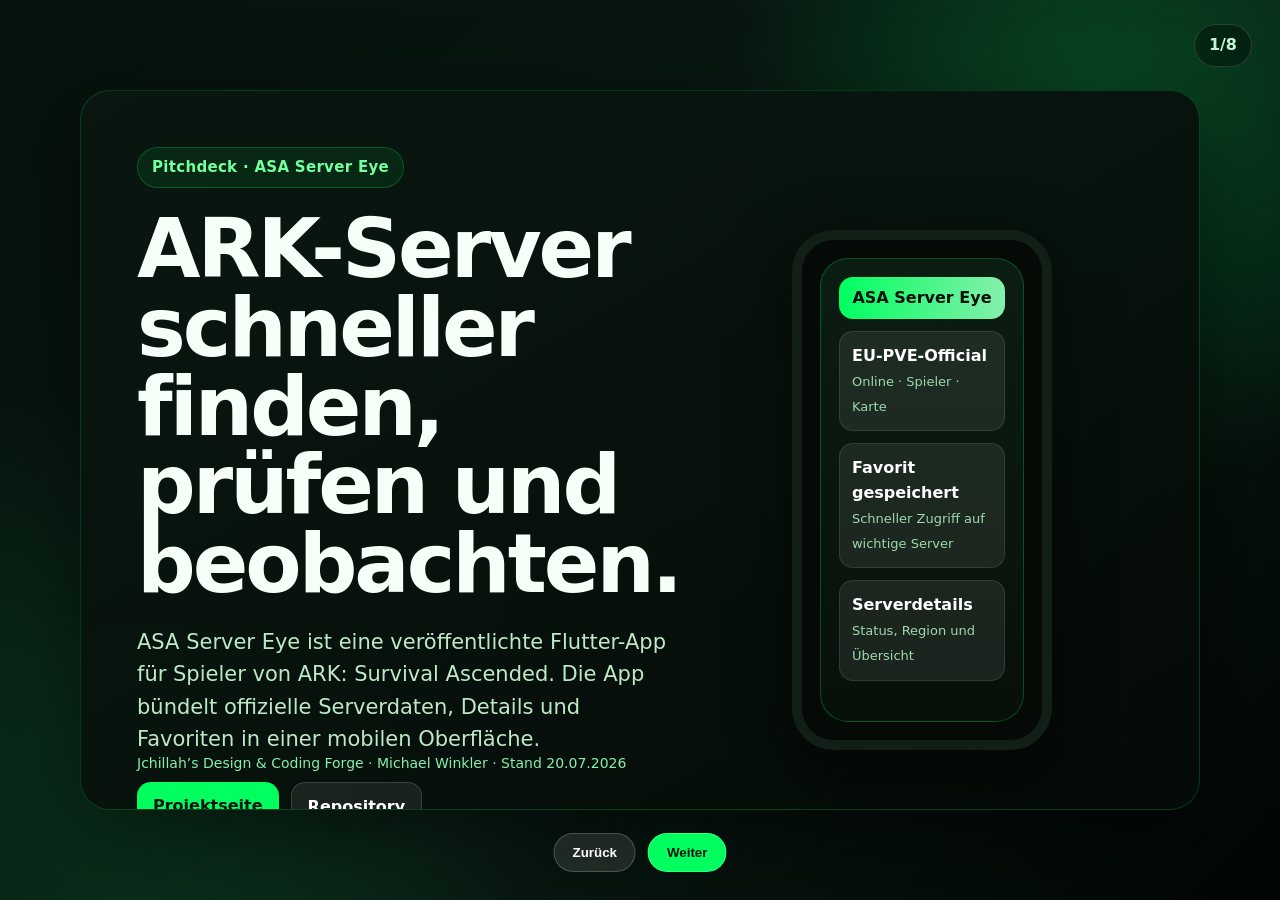
==== asa-server-eye-pitchdeck/index.html @ cfe82057 "Fix ASA Server Eye pitchdeck slides" ====
<!DOCTYPE html>
<html lang="de">
<head>
  <meta charset="UTF-8" />
  <meta name="viewport" content="width=device-width, initial-scale=1.0" />
  <meta name="description" content="ASA Server Eye Pitchdeck – Flutter Companion-App für offizielle ARK: Survival Ascended Serverdaten, Suche, Favoriten und zukünftige Alerts." />
  <title>ASA Server Eye – Pitchdeck</title>
  <style>
    *{box-sizing:border-box;margin:0;padding:0}
    body{font-family:Inter,system-ui,-apple-system,BlinkMacSystemFont,"Segoe UI",sans-serif;background:#06120d;color:#f6fff8;line-height:1.55;overflow:hidden}
    .deck{height:100vh;width:100vw;position:relative;background:radial-gradient(circle at 86% 14%,rgba(0,255,95,.22),transparent 28%),radial-gradient(circle at 12% 88%,rgba(22,163,74,.2),transparent 30%),linear-gradient(135deg,#06120d,#091a13 58%,#020604)}
    .slide{width:min(1120px,92vw);height:min(720px,82vh);position:absolute;inset:0;margin:auto;display:none!important;padding:56px;border:1px solid rgba(0,255,95,.18);border-radius:30px;background:linear-gradient(150deg,rgba(10,24,17,.96),rgba(5,11,8,.94));box-shadow:0 28px 90px rgba(0,0,0,.55);overflow:hidden}
    .slide.active{display:grid!important;animation:fade .25s ease-out}
    .split{grid-template-columns:1.05fr .95fr;gap:42px;align-items:center}
    .single{align-content:center}
    @keyframes fade{from{opacity:0;transform:translateY(18px)}to{opacity:1;transform:translateY(0)}}
    .kicker{display:inline-flex;align-items:center;color:#72ff9d;background:rgba(0,255,95,.08);border:1px solid rgba(0,255,95,.24);padding:8px 14px;border-radius:999px;font-weight:800;font-size:15px;letter-spacing:.3px;width:max-content}
    .title{font-size:clamp(44px,7vw,82px);line-height:.96;letter-spacing:-3px;margin:22px 0}
    .headline{font-size:clamp(34px,5vw,58px);line-height:1;letter-spacing:-2px;margin:18px 0}
    .sub{font-size:21px;color:#bde9c9;max-width:800px}.muted{color:#a2c7ac}.green{color:#00ff5f}
    .cards{display:grid;grid-template-columns:repeat(3,1fr);gap:18px}.cards.two{grid-template-columns:repeat(2,1fr)}
    .card{background:rgba(255,255,255,.045);border:1px solid rgba(255,255,255,.11);border-radius:22px;padding:22px}.card h3{font-size:24px;margin-bottom:10px;color:#72ff9d}.card p,.card li{color:#d7eadc;font-size:17px}
    .list{display:grid;gap:12px;margin-top:20px}.list li{list-style:none;background:rgba(255,255,255,.045);border-left:4px solid #00ff5f;padding:13px 16px;border-radius:12px;color:#d7eadc;font-size:18px}
    .metric{font-size:42px;font-weight:900;color:#00ff5f;line-height:1}.phone{width:260px;height:520px;border-radius:42px;background:#050a07;border:10px solid #111f16;box-shadow:0 20px 60px rgba(0,0,0,.55);padding:18px;margin:auto}.screen{height:100%;border-radius:28px;background:linear-gradient(180deg,#0b1d13,#071009);padding:18px;border:1px solid rgba(0,255,95,.25);display:flex;flex-direction:column;gap:12px}.bar{height:42px;border-radius:14px;background:linear-gradient(90deg,#00ff5f,#86efac);color:#041008;display:grid;place-items:center;font-weight:900}.row{background:rgba(255,255,255,.08);border:1px solid rgba(255,255,255,.1);border-radius:14px;padding:12px}.row strong{display:block;color:#fff}.row span{color:#9fd9ad;font-size:13px}.arch{display:grid;gap:12px}.layer{border-radius:16px;padding:18px;background:rgba(0,255,95,.07);border:1px solid rgba(0,255,95,.18)}.layer strong{color:#72ff9d;display:block}.layer span{color:#a2c7ac}.nav{position:fixed;bottom:28px;left:50%;transform:translateX(-50%);display:flex;gap:12px;z-index:5}.btn{border:1px solid rgba(255,255,255,.2);background:rgba(255,255,255,.1);color:#fff;border-radius:999px;padding:11px 18px;font-weight:800;cursor:pointer}.btn.primary{background:#00ff5f;color:#06120d}.count{position:fixed;right:28px;top:24px;background:rgba(0,0,0,.35);border:1px solid rgba(255,255,255,.14);border-radius:999px;padding:8px 14px;color:#c6f6d5;font-weight:800}.links{display:flex;flex-wrap:wrap;gap:12px;margin-top:26px}.link{display:inline-flex;padding:12px 16px;border-radius:14px;background:#00ff5f;color:#06120d;text-decoration:none;font-weight:900}.link.alt{background:rgba(255,255,255,.08);color:#fff;border:1px solid rgba(255,255,255,.14)}footer{position:absolute;left:56px;bottom:34px;color:#86efac;font-size:14px}.bigicon{font-size:96px;filter:drop-shadow(0 20px 40px rgba(0,255,95,.2))}
    @media(max-width:850px){body{overflow:auto}.deck{height:auto;min-height:100vh;padding:24px 0}.slide{position:relative;height:auto;min-height:78vh;margin:18px auto;padding:28px}.slide:not(.active){display:none!important}.split{grid-template-columns:1fr}.cards,.cards.two{grid-template-columns:1fr}.phone{width:220px;height:430px}.nav{position:sticky;bottom:12px}.count{display:none}.title{font-size:46px}.headline{font-size:34px}}
  </style>
</head>
<body>
  <main class="deck">
    <div class="count"><span id="current">1</span>/8</div>

    <section class="slide active split">
      <div>
        <span class="kicker">Pitchdeck · ASA Server Eye</span>
        <h1 class="title">ARK-Server schneller finden, prüfen und beobachten.</h1>
        <p class="sub">ASA Server Eye ist eine veröffentlichte Flutter-App für Spieler von ARK: Survival Ascended. Die App bündelt offizielle Serverdaten, Details und Favoriten in einer mobilen Oberfläche.</p>
        <div class="links"><a class="link" href="https://jchillah.github.io/asa-server-eye/">Projektseite</a><a class="link alt" href="https://github.com/jchillah/asa-server-eye">Repository</a></div>
      </div>
      <div class="phone"><div class="screen"><div class="bar">ASA Server Eye</div><div class="row"><strong>EU-PVE-Official</strong><span>Online · Spieler · Karte</span></div><div class="row"><strong>Favorit gespeichert</strong><span>Schneller Zugriff auf wichtige Server</span></div><div class="row"><strong>Serverdetails</strong><span>Status, Region und Übersicht</span></div></div></div>
      <footer>Jchillah’s Design & Coding Forge · Michael Winkler · Stand 20.07.2026</footer>
    </section>

    <section class="slide split">
      <div><span class="kicker">Problem</span><h2 class="headline">Serverwahl kostet Zeit.</h2><p class="sub">ARK-Spieler müssen häufig prüfen, welcher offizielle Server verfügbar, relevant und wiederauffindbar ist. Ohne mobile Übersicht gehen Informationen verloren oder müssen erneut gesucht werden.</p></div>
      <ul class="list"><li>Offizielle Serverdaten sind nicht schnell genug vergleichbar.</li><li>Favorisierte Server sollen ohne erneute Suche erreichbar sein.</li><li>Status, Region und Serverdetails brauchen eine kompakte Ansicht.</li><li>Alerts und Watchlists benötigen eine stabile technische Grundlage.</li></ul>
    </section>

    <section class="slide split">
      <div><span class="kicker">Lösung</span><h2 class="headline">Eine fokussierte Companion-App.</h2><p class="sub">ASA Server Eye reduziert den Workflow auf die wichtigsten Aktionen: Server finden, Details ansehen, Favoriten speichern und relevante Informationen schneller wiederfinden.</p></div>
      <div class="cards"><div class="card"><h3>Serverübersicht</h3><p>Offizielle Server werden strukturiert dargestellt und für mobile Nutzung optimiert.</p></div><div class="card"><h3>Details</h3><p>Wichtige Serverinformationen helfen bei der Entscheidung vor dem Login.</p></div><div class="card"><h3>Favoriten</h3><p>Wiederkehrende Server bleiben schnell erreichbar.</p></div></div>
    </section>

    <section class="slide single">
      <span class="kicker">Produktumfang</span><h2 class="headline">Kernfunktionen im aktuellen Release</h2>
      <div class="cards"><div class="card"><div class="metric">01</div><h3>Suche & Filter</h3><p>Server schneller finden und relevante Einträge eingrenzen.</p></div><div class="card"><div class="metric">02</div><h3>Serverdetails</h3><p>Status- und Detailinformationen in einer mobilen Ansicht.</p></div><div class="card"><div class="metric">03</div><h3>Favoriten</h3><p>Wichtige Server markieren und erneut aufrufen.</p></div><div class="card"><div class="metric">04</div><h3>Lokalisierung</h3><p>Mehrsprachige App-Struktur für bessere Nutzbarkeit.</p></div><div class="card"><div class="metric">05</div><h3>Firebase</h3><p>Grundlage für nutzerbezogene App-Funktionen.</p></div><div class="card"><div class="metric">06</div><h3>Support-Seiten</h3><p>Eigene Projekt- und Datenschutzseiten für Release-Kontext.</p></div></div>
    </section>

    <section class="slide split">
      <div><span class="kicker">Zielgruppe</span><h2 class="headline">Für Spieler, die regelmäßig Server prüfen.</h2><p class="sub">Der Mehrwert entsteht besonders bei wiederkehrenden Servern, Favoriten und späteren Benachrichtigungen. Die App ist als praktisches Werkzeug für den Spielalltag positioniert.</p></div>
      <div class="cards two"><div class="card"><h3>Spieler</h3><p>Schneller Überblick ohne lange Suche.</p></div><div class="card"><h3>Communities</h3><p>Favorisierte Server können leichter wiedergefunden werden.</p></div><div class="card"><h3>Power User</h3><p>Basis für Alerts, Watchlists und Trenddaten.</p></div><div class="card"><h3>Portfolio</h3><p>Reale Flutter-App mit Release- und Datenschutzkontext.</p></div></div>
    </section>

    <section class="slide split">
      <div><span class="kicker">Technik</span><h2 class="headline">Feature-First Flutter-Architektur.</h2><p class="sub">App-Setup, Core-Bausteine und Features sind klar getrennt. Dadurch lassen sich Serverliste, Favoriten, Authentifizierung und Einstellungen gezielt erweitern.</p></div>
      <div class="arch"><div class="layer"><strong>Presentation</strong><span>Mobile UI, Serverliste, Detailansichten, Favoriten</span></div><div class="layer"><strong>State & Logic</strong><span>Riverpod, Feature-State, Validierung, Fehlerzustände</span></div><div class="layer"><strong>Data</strong><span>Dio, Repository-Struktur, Firebase-Anbindung</span></div><div class="layer"><strong>Infrastructure</strong><span>GitHub Pages, Support-Seiten, Datenschutz, Release-Vorbereitung</span></div></div>
    </section>

    <section class="slide split">
      <div><span class="kicker">Roadmap</span><h2 class="headline">Nächste Ausbaustufen</h2><p class="sub">Die Weiterentwicklung fokussiert sich auf Funktionen, die den Wiederbesuch und den praktischen Nutzen im Spielalltag erhöhen.</p></div>
      <div class="cards two"><div class="card"><h3>Server Alerts</h3><p>Benachrichtigungen für favorisierte Server und relevante Statusänderungen.</p></div><div class="card"><h3>Watchlists</h3><p>Mehrere Servergruppen für verschiedene Spielziele.</p></div><div class="card"><h3>Trenddaten</h3><p>Bessere Einordnung von Auslastung, Aktivität und Verfügbarkeit.</p></div><div class="card"><h3>Premium-Optionen</h3><p>Erweiterte Alerts und Komfortfunktionen als mögliche Monetarisierung.</p></div></div>
    </section>

    <section class="slide split">
      <div><span class="kicker">Kontakt & Ressourcen</span><h2 class="headline">Bereit für Review und Weiterentwicklung.</h2><p class="sub">ASA Server Eye dokumentiert Flutter-App-Entwicklung mit realem Release-Kontext, Projektseite, Datenschutzerklärung und öffentlichem Repository.</p><div class="links"><a class="link" href="https://jchillah.github.io/asa-server-eye/">Projektseite öffnen</a><a class="link alt" href="https://github.com/jchillah/asa-server-eye">Code ansehen</a><a class="link alt" href="https://jchillah.github.io/asa-server-eye-privacy-policy/">Datenschutz</a><a class="link alt" href="mailto:jchillah@gmail.com">Kontakt</a></div></div><div class="bigicon">🟢</div>
    </section>

    <nav class="nav"><button class="btn" onclick="prev()">Zurück</button><button class="btn primary" onclick="next()">Weiter</button></nav>
  </main>
  <script>
    const slides = Array.from(document.querySelectorAll('.slide'));
    let index = 0;
    const current = document.getElementById('current');
    function showSlide(nextIndex){
      index = (nextIndex + slides.length) % slides.length;
      slides.forEach((slide, slideIndex) => slide.classList.toggle('active', slideIndex === index));
      current.textContent = String(index + 1);
    }
    function next(){ showSlide(index + 1); }
    function prev(){ showSlide(index - 1); }
    document.addEventListener('keydown', event => {
      if(event.key === 'ArrowRight' || event.key === ' ') next();
      if(event.key === 'ArrowLeft') prev();
    });
    showSlide(0);
  </script>
</body>
</html>
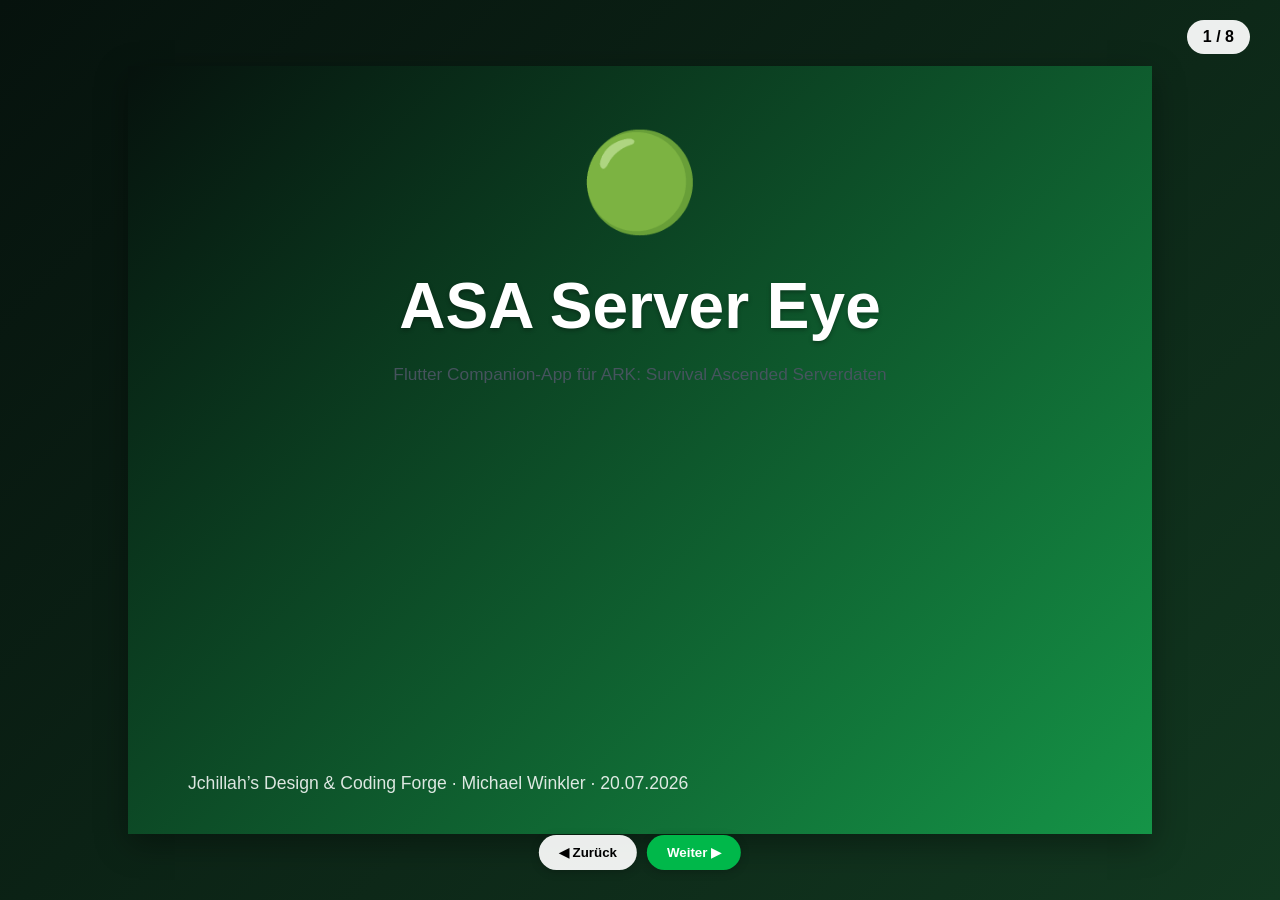
==== commit b1bc94d6: "Rebuild ASA Server Eye pitchdeck with GameRadar template structure" ====
--- a/asa-server-eye-pitchdeck/index.html
+++ b/asa-server-eye-pitchdeck/index.html
@@ -1,97 +1,25 @@
 <!DOCTYPE html>
 <html lang="de">
 <head>
-  <meta charset="UTF-8" />
-  <meta name="viewport" content="width=device-width, initial-scale=1.0" />
-  <meta name="description" content="ASA Server Eye Pitchdeck – Flutter Companion-App für offizielle ARK: Survival Ascended Serverdaten, Suche, Favoriten und zukünftige Alerts." />
-  <title>ASA Server Eye – Pitchdeck</title>
-  <style>
-    *{box-sizing:border-box;margin:0;padding:0}
-    body{font-family:Inter,system-ui,-apple-system,BlinkMacSystemFont,"Segoe UI",sans-serif;background:#06120d;color:#f6fff8;line-height:1.55;overflow:hidden}
-    .deck{height:100vh;width:100vw;position:relative;background:radial-gradient(circle at 86% 14%,rgba(0,255,95,.22),transparent 28%),radial-gradient(circle at 12% 88%,rgba(22,163,74,.2),transparent 30%),linear-gradient(135deg,#06120d,#091a13 58%,#020604)}
-    .slide{width:min(1120px,92vw);height:min(720px,82vh);position:absolute;inset:0;margin:auto;display:none!important;padding:56px;border:1px solid rgba(0,255,95,.18);border-radius:30px;background:linear-gradient(150deg,rgba(10,24,17,.96),rgba(5,11,8,.94));box-shadow:0 28px 90px rgba(0,0,0,.55);overflow:hidden}
-    .slide.active{display:grid!important;animation:fade .25s ease-out}
-    .split{grid-template-columns:1.05fr .95fr;gap:42px;align-items:center}
-    .single{align-content:center}
-    @keyframes fade{from{opacity:0;transform:translateY(18px)}to{opacity:1;transform:translateY(0)}}
-    .kicker{display:inline-flex;align-items:center;color:#72ff9d;background:rgba(0,255,95,.08);border:1px solid rgba(0,255,95,.24);padding:8px 14px;border-radius:999px;font-weight:800;font-size:15px;letter-spacing:.3px;width:max-content}
-    .title{font-size:clamp(44px,7vw,82px);line-height:.96;letter-spacing:-3px;margin:22px 0}
-    .headline{font-size:clamp(34px,5vw,58px);line-height:1;letter-spacing:-2px;margin:18px 0}
-    .sub{font-size:21px;color:#bde9c9;max-width:800px}.muted{color:#a2c7ac}.green{color:#00ff5f}
-    .cards{display:grid;grid-template-columns:repeat(3,1fr);gap:18px}.cards.two{grid-template-columns:repeat(2,1fr)}
-    .card{background:rgba(255,255,255,.045);border:1px solid rgba(255,255,255,.11);border-radius:22px;padding:22px}.card h3{font-size:24px;margin-bottom:10px;color:#72ff9d}.card p,.card li{color:#d7eadc;font-size:17px}
-    .list{display:grid;gap:12px;margin-top:20px}.list li{list-style:none;background:rgba(255,255,255,.045);border-left:4px solid #00ff5f;padding:13px 16px;border-radius:12px;color:#d7eadc;font-size:18px}
-    .metric{font-size:42px;font-weight:900;color:#00ff5f;line-height:1}.phone{width:260px;height:520px;border-radius:42px;background:#050a07;border:10px solid #111f16;box-shadow:0 20px 60px rgba(0,0,0,.55);padding:18px;margin:auto}.screen{height:100%;border-radius:28px;background:linear-gradient(180deg,#0b1d13,#071009);padding:18px;border:1px solid rgba(0,255,95,.25);display:flex;flex-direction:column;gap:12px}.bar{height:42px;border-radius:14px;background:linear-gradient(90deg,#00ff5f,#86efac);color:#041008;display:grid;place-items:center;font-weight:900}.row{background:rgba(255,255,255,.08);border:1px solid rgba(255,255,255,.1);border-radius:14px;padding:12px}.row strong{display:block;color:#fff}.row span{color:#9fd9ad;font-size:13px}.arch{display:grid;gap:12px}.layer{border-radius:16px;padding:18px;background:rgba(0,255,95,.07);border:1px solid rgba(0,255,95,.18)}.layer strong{color:#72ff9d;display:block}.layer span{color:#a2c7ac}.nav{position:fixed;bottom:28px;left:50%;transform:translateX(-50%);display:flex;gap:12px;z-index:5}.btn{border:1px solid rgba(255,255,255,.2);background:rgba(255,255,255,.1);color:#fff;border-radius:999px;padding:11px 18px;font-weight:800;cursor:pointer}.btn.primary{background:#00ff5f;color:#06120d}.count{position:fixed;right:28px;top:24px;background:rgba(0,0,0,.35);border:1px solid rgba(255,255,255,.14);border-radius:999px;padding:8px 14px;color:#c6f6d5;font-weight:800}.links{display:flex;flex-wrap:wrap;gap:12px;margin-top:26px}.link{display:inline-flex;padding:12px 16px;border-radius:14px;background:#00ff5f;color:#06120d;text-decoration:none;font-weight:900}.link.alt{background:rgba(255,255,255,.08);color:#fff;border:1px solid rgba(255,255,255,.14)}footer{position:absolute;left:56px;bottom:34px;color:#86efac;font-size:14px}.bigicon{font-size:96px;filter:drop-shadow(0 20px 40px rgba(0,255,95,.2))}
-    @media(max-width:850px){body{overflow:auto}.deck{height:auto;min-height:100vh;padding:24px 0}.slide{position:relative;height:auto;min-height:78vh;margin:18px auto;padding:28px}.slide:not(.active){display:none!important}.split{grid-template-columns:1fr}.cards,.cards.two{grid-template-columns:1fr}.phone{width:220px;height:430px}.nav{position:sticky;bottom:12px}.count{display:none}.title{font-size:46px}.headline{font-size:34px}}
-  </style>
+<meta charset="UTF-8">
+<meta name="viewport" content="width=device-width, initial-scale=1.0">
+<meta name="description" content="ASA Server Eye Pitchdeck – Flutter Companion-App für offizielle ARK: Survival Ascended Serverdaten, Suche, Favoriten und zukünftige Alerts.">
+<title>ASA Server Eye - Pitch Deck</title>
+<style>
+*{margin:0;padding:0;box-sizing:border-box}body{font-family:'Segoe UI',Tahoma,Geneva,Verdana,sans-serif;background:linear-gradient(135deg,#06120d 0%,#123820 100%);overflow:hidden;height:100vh}.presentation-container{width:100vw;height:100vh;display:flex;align-items:center;justify-content:center;position:relative}.slide{width:1024px;height:768px;background:white;box-shadow:0 10px 30px rgba(0,0,0,.35);padding:60px;display:none;overflow:hidden;position:relative}.slide.active{display:block;animation:slideIn .35s ease-out}@keyframes slideIn{from{opacity:0;transform:translateX(40px)}to{opacity:1;transform:translateX(0)}}.slide-header{position:absolute;top:0;left:0;right:0;height:80px;background:linear-gradient(135deg,#00ff5f 0%,#159447 100%);display:flex;align-items:center;padding:0 60px;color:#06120d}.slide-header h1{font-size:2rem;font-weight:800}.slide-content{margin-top:80px;height:calc(100% - 80px);padding:38px 0}.title-slide{text-align:center;background:linear-gradient(135deg,#06120d 0%,#159447 100%);color:white;display:flex;flex-direction:column;justify-content:center;align-items:center}.slide.title-slide:not(.active){display:none}.logo{font-size:6rem;margin-bottom:30px}.title-slide h1{font-size:4rem;font-weight:800;margin-bottom:18px;text-shadow:0 2px 4px rgba(0,0,0,.3)}.subtitle{font-size:1.75rem;margin-bottom:26px;opacity:.92}.company-info{position:absolute;bottom:40px;font-size:1.1rem;opacity:.86}.slide h2{font-size:2.45rem;color:#1f2937;margin-bottom:28px;font-weight:800}.slide h3{font-size:1.65rem;color:#374151;margin-bottom:18px;font-weight:700}.slide p{font-size:1.08rem;line-height:1.55;color:#4b5563;margin-bottom:14px}.two-column{display:grid;grid-template-columns:1fr 1fr;gap:55px;height:100%}.column{display:flex;flex-direction:column}.feature-box{background:#f7fff9;border-left:5px solid #00b84a;padding:18px;margin:13px 0;border-radius:6px;box-shadow:0 2px 6px rgba(0,0,0,.08)}.feature-box h4{color:#087a35;font-size:1.22rem;margin-bottom:8px}.feature-box p{font-size:1rem;color:#5b6770;margin:0}.stats-grid{display:grid;grid-template-columns:repeat(4,1fr);gap:18px;margin:26px 0}.stat-item{text-align:center;background:#f7fff9;padding:22px;border-radius:10px;border-top:4px solid #00b84a}.stat-number{font-size:2.25rem;font-weight:800;color:#087a35;display:block}.stat-label{font-size:.95rem;color:#5b6770;margin-top:5px}.tech-grid{display:grid;grid-template-columns:repeat(4,1fr);gap:14px;margin:28px 0}.tech-item{background:#087a35;color:white;padding:14px;border-radius:8px;text-align:center;font-weight:700;font-size:.92rem}.bullet-list{list-style:none;padding:0}.bullet-list li{position:relative;padding-left:25px;margin:11px 0;font-size:1.06rem;color:#4b5563}.bullet-list li:before{content:'●';color:#00b84a;position:absolute;left:0;font-size:1.15rem}.mockup-container{display:flex;justify-content:center;align-items:center;margin:10px 0}.phone-mockup{width:170px;height:330px;background:#111827;border-radius:24px;padding:16px;box-shadow:0 8px 24px rgba(0,0,0,.3)}.phone-screen{width:100%;height:100%;background:linear-gradient(180deg,#0b1d13 0%,#071009 100%);border-radius:14px;padding:12px;color:white}.screen-header{height:32px;background:linear-gradient(135deg,#00ff5f,#86efac);border-radius:9px;margin-bottom:10px;display:flex;align-items:center;justify-content:center;color:#06120d;font-size:.75rem;font-weight:800}.app-item{min-height:34px;background:rgba(255,255,255,.08);border:1px solid rgba(255,255,255,.14);border-radius:8px;margin-bottom:8px;padding:7px;font-size:.65rem;color:#d1fae5}.slide-nav{position:fixed;bottom:30px;left:50%;transform:translateX(-50%);display:flex;gap:10px;z-index:1000}.nav-btn{padding:10px 20px;background:rgba(255,255,255,.92);border:none;border-radius:20px;cursor:pointer;font-weight:700;box-shadow:0 2px 10px rgba(0,0,0,.2)}.nav-btn.primary{background:#00b84a;color:white}.slide-counter{position:fixed;top:20px;right:30px;background:rgba(255,255,255,.93);padding:8px 16px;border-radius:20px;font-weight:700;z-index:1000}.problem-solution{display:grid;grid-template-columns:1fr 1fr;gap:40px;height:100%}.problem-side{background:linear-gradient(135deg,#fee2e2,#fecaca);padding:28px;border-radius:10px;border-left:8px solid #dc2626}.solution-side{background:linear-gradient(135deg,#dcfce7,#bbf7d0);padding:28px;border-radius:10px;border-left:8px solid #16a34a}.arch-diagram{background:#f8fafc;border-radius:10px;padding:24px;margin:15px 0;border:2px dashed #d1d5db}.arch-layer{background:white;margin:13px 0;padding:17px;border-radius:8px;border-left:6px solid #00b84a;box-shadow:0 2px 5px rgba(0,0,0,.08)}.arch-layer h4{color:#087a35;font-size:1.1rem;margin-bottom:6px}.arch-layer p{font-size:.92rem;margin:0}.cta-section{background:linear-gradient(135deg,#087a35,#00b84a);color:white;padding:36px;border-radius:15px;text-align:center;margin:24px 0}.cta-section h3{color:white;margin-bottom:16px}.download-btn{display:inline-block;background:white;color:#087a35;padding:13px 22px;border-radius:24px;text-decoration:none;font-weight:800;margin:8px;transition:.2s}.download-btn:hover{transform:translateY(-2px);box-shadow:0 5px 15px rgba(0,0,0,.18)}@media(max-width:900px){.slide{width:92vw;height:82vh;padding:34px}.slide-header{height:70px;padding:0 34px}.slide-content{margin-top:70px;padding:24px 0}.two-column,.problem-solution{grid-template-columns:1fr;gap:20px}.stats-grid,.tech-grid{grid-template-columns:repeat(2,1fr)}.title-slide h1{font-size:3rem}}
+</style>
 </head>
 <body>
-  <main class="deck">
-    <div class="count"><span id="current">1</span>/8</div>
-
-    <section class="slide active split">
-      <div>
-        <span class="kicker">Pitchdeck · ASA Server Eye</span>
-        <h1 class="title">ARK-Server schneller finden, prüfen und beobachten.</h1>
-        <p class="sub">ASA Server Eye ist eine veröffentlichte Flutter-App für Spieler von ARK: Survival Ascended. Die App bündelt offizielle Serverdaten, Details und Favoriten in einer mobilen Oberfläche.</p>
-        <div class="links"><a class="link" href="https://jchillah.github.io/asa-server-eye/">Projektseite</a><a class="link alt" href="https://github.com/jchillah/asa-server-eye">Repository</a></div>
-      </div>
-      <div class="phone"><div class="screen"><div class="bar">ASA Server Eye</div><div class="row"><strong>EU-PVE-Official</strong><span>Online · Spieler · Karte</span></div><div class="row"><strong>Favorit gespeichert</strong><span>Schneller Zugriff auf wichtige Server</span></div><div class="row"><strong>Serverdetails</strong><span>Status, Region und Übersicht</span></div></div></div>
-      <footer>Jchillah’s Design & Coding Forge · Michael Winkler · Stand 20.07.2026</footer>
-    </section>
-
-    <section class="slide split">
-      <div><span class="kicker">Problem</span><h2 class="headline">Serverwahl kostet Zeit.</h2><p class="sub">ARK-Spieler müssen häufig prüfen, welcher offizielle Server verfügbar, relevant und wiederauffindbar ist. Ohne mobile Übersicht gehen Informationen verloren oder müssen erneut gesucht werden.</p></div>
-      <ul class="list"><li>Offizielle Serverdaten sind nicht schnell genug vergleichbar.</li><li>Favorisierte Server sollen ohne erneute Suche erreichbar sein.</li><li>Status, Region und Serverdetails brauchen eine kompakte Ansicht.</li><li>Alerts und Watchlists benötigen eine stabile technische Grundlage.</li></ul>
-    </section>
-
-    <section class="slide split">
-      <div><span class="kicker">Lösung</span><h2 class="headline">Eine fokussierte Companion-App.</h2><p class="sub">ASA Server Eye reduziert den Workflow auf die wichtigsten Aktionen: Server finden, Details ansehen, Favoriten speichern und relevante Informationen schneller wiederfinden.</p></div>
-      <div class="cards"><div class="card"><h3>Serverübersicht</h3><p>Offizielle Server werden strukturiert dargestellt und für mobile Nutzung optimiert.</p></div><div class="card"><h3>Details</h3><p>Wichtige Serverinformationen helfen bei der Entscheidung vor dem Login.</p></div><div class="card"><h3>Favoriten</h3><p>Wiederkehrende Server bleiben schnell erreichbar.</p></div></div>
-    </section>
-
-    <section class="slide single">
-      <span class="kicker">Produktumfang</span><h2 class="headline">Kernfunktionen im aktuellen Release</h2>
-      <div class="cards"><div class="card"><div class="metric">01</div><h3>Suche & Filter</h3><p>Server schneller finden und relevante Einträge eingrenzen.</p></div><div class="card"><div class="metric">02</div><h3>Serverdetails</h3><p>Status- und Detailinformationen in einer mobilen Ansicht.</p></div><div class="card"><div class="metric">03</div><h3>Favoriten</h3><p>Wichtige Server markieren und erneut aufrufen.</p></div><div class="card"><div class="metric">04</div><h3>Lokalisierung</h3><p>Mehrsprachige App-Struktur für bessere Nutzbarkeit.</p></div><div class="card"><div class="metric">05</div><h3>Firebase</h3><p>Grundlage für nutzerbezogene App-Funktionen.</p></div><div class="card"><div class="metric">06</div><h3>Support-Seiten</h3><p>Eigene Projekt- und Datenschutzseiten für Release-Kontext.</p></div></div>
-    </section>
-
-    <section class="slide split">
-      <div><span class="kicker">Zielgruppe</span><h2 class="headline">Für Spieler, die regelmäßig Server prüfen.</h2><p class="sub">Der Mehrwert entsteht besonders bei wiederkehrenden Servern, Favoriten und späteren Benachrichtigungen. Die App ist als praktisches Werkzeug für den Spielalltag positioniert.</p></div>
-      <div class="cards two"><div class="card"><h3>Spieler</h3><p>Schneller Überblick ohne lange Suche.</p></div><div class="card"><h3>Communities</h3><p>Favorisierte Server können leichter wiedergefunden werden.</p></div><div class="card"><h3>Power User</h3><p>Basis für Alerts, Watchlists und Trenddaten.</p></div><div class="card"><h3>Portfolio</h3><p>Reale Flutter-App mit Release- und Datenschutzkontext.</p></div></div>
-    </section>
-
-    <section class="slide split">
-      <div><span class="kicker">Technik</span><h2 class="headline">Feature-First Flutter-Architektur.</h2><p class="sub">App-Setup, Core-Bausteine und Features sind klar getrennt. Dadurch lassen sich Serverliste, Favoriten, Authentifizierung und Einstellungen gezielt erweitern.</p></div>
-      <div class="arch"><div class="layer"><strong>Presentation</strong><span>Mobile UI, Serverliste, Detailansichten, Favoriten</span></div><div class="layer"><strong>State & Logic</strong><span>Riverpod, Feature-State, Validierung, Fehlerzustände</span></div><div class="layer"><strong>Data</strong><span>Dio, Repository-Struktur, Firebase-Anbindung</span></div><div class="layer"><strong>Infrastructure</strong><span>GitHub Pages, Support-Seiten, Datenschutz, Release-Vorbereitung</span></div></div>
-    </section>
-
-    <section class="slide split">
-      <div><span class="kicker">Roadmap</span><h2 class="headline">Nächste Ausbaustufen</h2><p class="sub">Die Weiterentwicklung fokussiert sich auf Funktionen, die den Wiederbesuch und den praktischen Nutzen im Spielalltag erhöhen.</p></div>
-      <div class="cards two"><div class="card"><h3>Server Alerts</h3><p>Benachrichtigungen für favorisierte Server und relevante Statusänderungen.</p></div><div class="card"><h3>Watchlists</h3><p>Mehrere Servergruppen für verschiedene Spielziele.</p></div><div class="card"><h3>Trenddaten</h3><p>Bessere Einordnung von Auslastung, Aktivität und Verfügbarkeit.</p></div><div class="card"><h3>Premium-Optionen</h3><p>Erweiterte Alerts und Komfortfunktionen als mögliche Monetarisierung.</p></div></div>
-    </section>
-
-    <section class="slide split">
-      <div><span class="kicker">Kontakt & Ressourcen</span><h2 class="headline">Bereit für Review und Weiterentwicklung.</h2><p class="sub">ASA Server Eye dokumentiert Flutter-App-Entwicklung mit realem Release-Kontext, Projektseite, Datenschutzerklärung und öffentlichem Repository.</p><div class="links"><a class="link" href="https://jchillah.github.io/asa-server-eye/">Projektseite öffnen</a><a class="link alt" href="https://github.com/jchillah/asa-server-eye">Code ansehen</a><a class="link alt" href="https://jchillah.github.io/asa-server-eye-privacy-policy/">Datenschutz</a><a class="link alt" href="mailto:jchillah@gmail.com">Kontakt</a></div></div><div class="bigicon">🟢</div>
-    </section>
-
-    <nav class="nav"><button class="btn" onclick="prev()">Zurück</button><button class="btn primary" onclick="next()">Weiter</button></nav>
-  </main>
-  <script>
-    const slides = Array.from(document.querySelectorAll('.slide'));
-    let index = 0;
-    const current = document.getElementById('current');
-    function showSlide(nextIndex){
-      index = (nextIndex + slides.length) % slides.length;
-      slides.forEach((slide, slideIndex) => slide.classList.toggle('active', slideIndex === index));
-      current.textContent = String(index + 1);
-    }
-    function next(){ showSlide(index + 1); }
-    function prev(){ showSlide(index - 1); }
-    document.addEventListener('keydown', event => {
-      if(event.key === 'ArrowRight' || event.key === ' ') next();
-      if(event.key === 'ArrowLeft') prev();
-    });
-    showSlide(0);
-  </script>
+<div class="presentation-container"><div class="slide-counter"><span id="current-slide">1</span> / <span id="total-slides">8</span></div>
+<div class="slide active title-slide"><div class="logo">🟢</div><h1>ASA Server Eye</h1><p class="subtitle">Flutter Companion-App für ARK: Survival Ascended Serverdaten</p><div class="company-info">Jchillah’s Design & Coding Forge · Michael Winkler · 20.07.2026</div></div>
+<div class="slide"><div class="slide-header"><h1>Problem & Lösung</h1></div><div class="slide-content"><div class="problem-solution"><div class="problem-side"><h3>Problem</h3><p>ARK-Spieler müssen offizielle Server schnell finden, wiedererkennen und relevante Serverinformationen prüfen. Ohne mobile Übersicht müssen Serverdaten wiederholt gesucht werden.</p><ul class="bullet-list"><li>Serverstatus und Details sind unterwegs schwer vergleichbar.</li><li>Wichtige Server sollen ohne erneute Suche verfügbar bleiben.</li><li>Favoriten, Watchlists und Alerts brauchen eine stabile App-Grundlage.</li></ul></div><div class="solution-side"><h3>Lösung</h3><p>ASA Server Eye bündelt offizielle ARK: Survival Ascended Serverdaten in einer mobilen Flutter-App mit Suche, Detailansichten und Favoriten.</p><ul class="bullet-list"><li>Offizielle Serverübersicht</li><li>Server-Suche und Filterung</li><li>Detailansicht pro Server</li><li>Favoriten für wichtige Server</li></ul></div></div></div></div>
+<div class="slide"><div class="slide-header"><h1>Produktumfang</h1></div><div class="slide-content"><div class="stats-grid"><div class="stat-item"><span class="stat-number">Android</span><div class="stat-label">Release veröffentlicht</div></div><div class="stat-item"><span class="stat-number">4</span><div class="stat-label">Feature-Bereiche</div></div><div class="stat-item"><span class="stat-number">DE/EN</span><div class="stat-label">Lokalisierung</div></div><div class="stat-item"><span class="stat-number">GitHub</span><div class="stat-label">Support-Seiten</div></div></div><div class="two-column"><div class="column"><h3>Kernfunktionen</h3><ul class="bullet-list"><li>Offizielle ARK: Survival Ascended Serverübersicht</li><li>Server-Suche und Filterung</li><li>Server-Detailansicht</li><li>Favoriten für häufig genutzte Server</li><li>Firebase-gestützte App-Funktionen</li></ul></div><div class="column"><h3>Status</h3><p>Das Projekt ist als reale Release-App mit Flutter-Struktur, Lokalisierung, Firebase-Integration sowie Datenschutz- und Support-Seiten aufgebaut.</p><p><strong>Entwicklung:</strong> aktiv · Fokus auf Serverübersicht, Favoriten, Alerts und bessere Serverintelligenz.</p></div></div></div></div>
+<div class="slide"><div class="slide-header"><h1>Technischer Aufbau</h1></div><div class="slide-content"><h2>Feature-First Flutter-Architektur</h2><div class="arch-diagram"><div class="arch-layer"><h4>App Layer</h4><p>App-Start, Routing, Theme und globale Konfiguration.</p></div><div class="arch-layer"><h4>Core Layer</h4><p>Gemeinsame Infrastruktur, Fehlerbehandlung, Netzwerk- und Utility-Bausteine.</p></div><div class="arch-layer"><h4>Features</h4><p>Auth, Servers, Favorites und Settings als getrennte Funktionsbereiche.</p></div><div class="arch-layer"><h4>Localization & Support</h4><p>Lokalisierte App-Texte, GitHub Pages Projektseite und Datenschutzerklärung.</p></div></div></div></div>
+<div class="slide"><div class="slide-header"><h1>Tech Stack</h1></div><div class="slide-content"><h2>Produktionsorientierte Flutter-Basis</h2><div class="tech-grid"><div class="tech-item">Flutter</div><div class="tech-item">Dart</div><div class="tech-item">Riverpod</div><div class="tech-item">Dio</div><div class="tech-item">Firebase</div><div class="tech-item">GitHub Pages</div><div class="tech-item">Localization</div><div class="tech-item">Feature-First</div></div><div class="mockup-container"><div class="phone-mockup"><div class="phone-screen"><div class="screen-header">ASA Server Eye</div><div class="app-item">Serverübersicht</div><div class="app-item">Suche & Filter</div><div class="app-item">Serverdetails</div><div class="app-item">Favoriten</div><div class="app-item">Settings</div></div></div></div></div></div>
+<div class="slide"><div class="slide-header"><h1>Portfolio-Wert</h1></div><div class="slide-content"><div class="two-column"><div class="column"><h2>Von App-Idee zu Release-Struktur</h2><p>ASA Server Eye zeigt nicht nur UI-Entwicklung, sondern den kompletten Kontext einer veröffentlichbaren App: Produktidee, Architektur, Datenschutz, Support-Seiten und Weiterentwicklung.</p><div class="feature-box"><h4>Reales Nischenproblem</h4><p>Konkrete Zielgruppe: ARK: Survival Ascended Spieler mit Bedarf an schneller Serverübersicht.</p></div><div class="feature-box"><h4>Release-Kontext</h4><p>Android Release, Datenschutzseite und Entwicklerwebsite sind Bestandteil des Projekts.</p></div></div><div class="column"><h3>Nachweisbare Umsetzung</h3><ul class="bullet-list"><li>Repository: github.com/jchillah/asa-server-eye</li><li>Projektseite: jchillah.github.io/asa-server-eye/</li><li>Datenschutz: asa-server-eye-privacy-policy</li><li>Projektboard: github.com/users/jchillah/projects/41</li></ul></div></div></div></div>
+<div class="slide"><div class="slide-header"><h1>Roadmap</h1></div><div class="slide-content"><h2>Nächste Ausbaustufen</h2><div class="two-column"><div class="column"><div class="feature-box"><h4>Server Population Alerts</h4><p>Benachrichtigungen für Serverauslastung und relevante Statusänderungen.</p></div><div class="feature-box"><h4>Favorite Server Notifications</h4><p>Hinweise für gespeicherte Server direkt aus Favoriten heraus.</p></div><div class="feature-box"><h4>Watchlists</h4><p>Mehrere Listen für unterschiedliche Spielziele und Servergruppen.</p></div></div><div class="column"><div class="feature-box"><h4>Server Intelligence</h4><p>Bessere Trend- und Verfügbarkeitsauswertung.</p></div><div class="feature-box"><h4>Premium Alert Options</h4><p>Mögliche Monetarisierung über erweiterte Benachrichtigungen.</p></div><div class="feature-box"><h4>Advanced Filtering</h4><p>Ausbau der Sortier- und Filtermöglichkeiten.</p></div></div></div></div></div>
+<div class="slide"><div class="slide-header"><h1>Kontakt & Ressourcen</h1></div><div class="slide-content"><div class="cta-section"><h3>ASA Server Eye dokumentiert reale Flutter-App-Entwicklung.</h3><p style="font-size:1.2rem;margin-bottom:24px;color:white">Release-App · Feature-First Architektur · Firebase · GitHub Pages</p><a class="download-btn" href="https://jchillah.github.io/asa-server-eye/">🌐 Projektseite</a><a class="download-btn" href="https://github.com/jchillah/asa-server-eye">💻 Repository</a><a class="download-btn" href="https://jchillah.github.io/asa-server-eye-privacy-policy/">🔒 Datenschutz</a><a class="download-btn" href="https://jchillah.github.io/">🏢 Company Site</a></div><div class="two-column" style="margin-top:28px"><div class="column"><h3>Entwickler</h3><ul class="bullet-list"><li>Michael Winkler</li><li>Jchillah’s Design & Coding Forge</li><li>Kontakt: jchillah@gmail.com</li></ul></div><div class="column"><h3>Hinweis</h3><p>ASA Server Eye ist ein unabhängiges Companion Tool und nicht mit Studio Wildcard, Snail Games oder ARK: Survival Ascended verbunden.</p></div></div></div></div>
+</div><div class="slide-nav"><button class="nav-btn" onclick="previousSlide()">◀ Zurück</button><button class="nav-btn primary" onclick="nextSlide()">Weiter ▶</button></div>
+<script>let currentSlide=0;const slides=document.querySelectorAll('.slide');const totalSlides=slides.length;document.getElementById('total-slides').textContent=totalSlides;function showSlide(n){slides[currentSlide].classList.remove('active');currentSlide=(n+totalSlides)%totalSlides;slides[currentSlide].classList.add('active');document.getElementById('current-slide').textContent=currentSlide+1}function nextSlide(){showSlide(currentSlide+1)}function previousSlide(){showSlide(currentSlide-1)}document.addEventListener('keydown',e=>{if(e.key==='ArrowRight'||e.key===' '){e.preventDefault();nextSlide()}else if(e.key==='ArrowLeft'){e.preventDefault();previousSlide()}});let startX=null;document.addEventListener('touchstart',e=>{startX=e.touches[0].clientX});document.addEventListener('touchend',e=>{if(startX===null)return;const diff=startX-e.changedTouches[0].clientX;if(Math.abs(diff)>50){diff>0?nextSlide():previousSlide()}startX=null});</script>
 </body>
 </html>
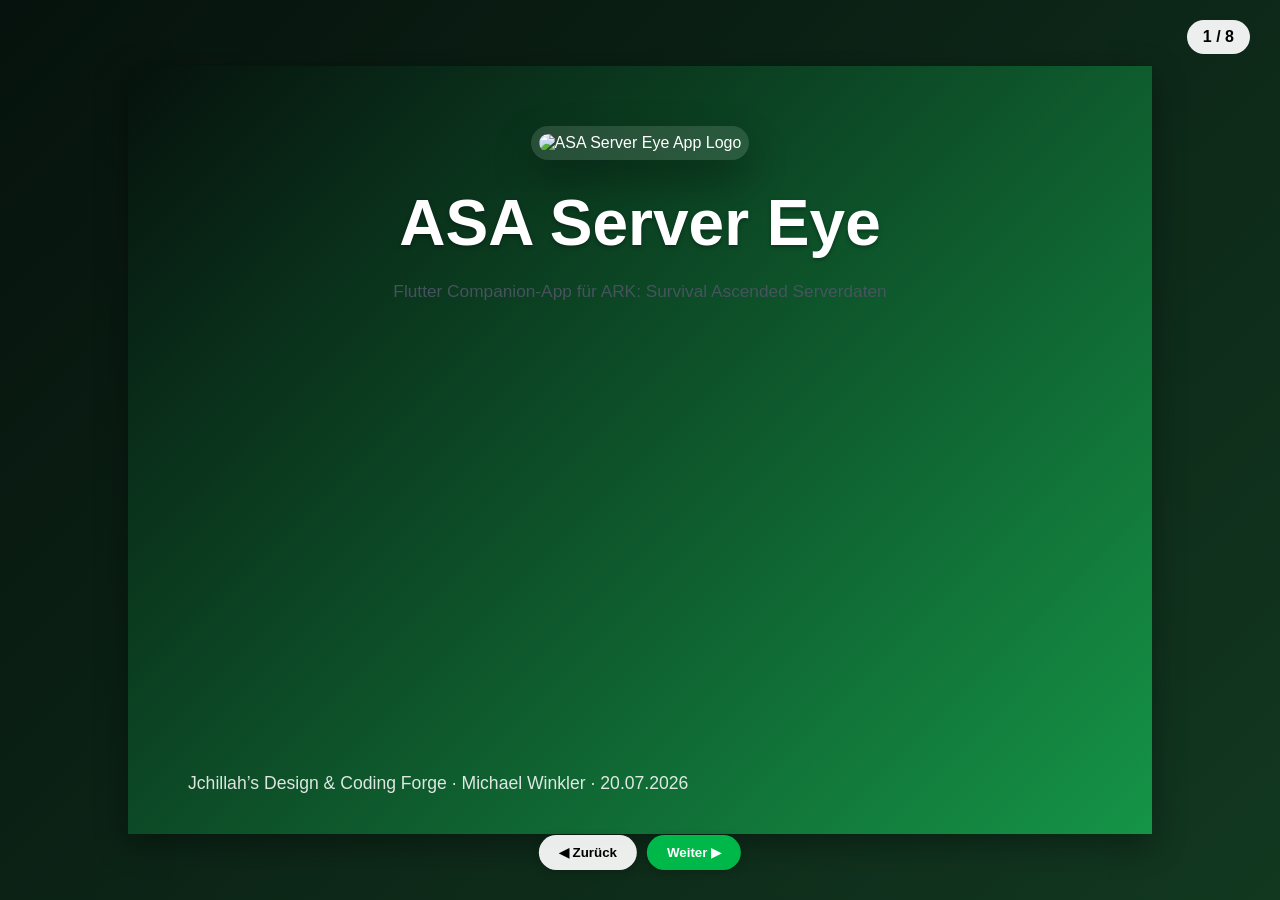
==== commit dccbbada: "Align ASA Server Eye pitchdeck with GameRadar style and real app logo" ====
--- a/asa-server-eye-pitchdeck/index.html
+++ b/asa-server-eye-pitchdeck/index.html
@@ -6,20 +6,20 @@
 <meta name="description" content="ASA Server Eye Pitchdeck – Flutter Companion-App für offizielle ARK: Survival Ascended Serverdaten, Suche, Favoriten und zukünftige Alerts.">
 <title>ASA Server Eye - Pitch Deck</title>
 <style>
-*{margin:0;padding:0;box-sizing:border-box}body{font-family:'Segoe UI',Tahoma,Geneva,Verdana,sans-serif;background:linear-gradient(135deg,#06120d 0%,#123820 100%);overflow:hidden;height:100vh}.presentation-container{width:100vw;height:100vh;display:flex;align-items:center;justify-content:center;position:relative}.slide{width:1024px;height:768px;background:white;box-shadow:0 10px 30px rgba(0,0,0,.35);padding:60px;display:none;overflow:hidden;position:relative}.slide.active{display:block;animation:slideIn .35s ease-out}@keyframes slideIn{from{opacity:0;transform:translateX(40px)}to{opacity:1;transform:translateX(0)}}.slide-header{position:absolute;top:0;left:0;right:0;height:80px;background:linear-gradient(135deg,#00ff5f 0%,#159447 100%);display:flex;align-items:center;padding:0 60px;color:#06120d}.slide-header h1{font-size:2rem;font-weight:800}.slide-content{margin-top:80px;height:calc(100% - 80px);padding:38px 0}.title-slide{text-align:center;background:linear-gradient(135deg,#06120d 0%,#159447 100%);color:white;display:flex;flex-direction:column;justify-content:center;align-items:center}.slide.title-slide:not(.active){display:none}.logo{font-size:6rem;margin-bottom:30px}.title-slide h1{font-size:4rem;font-weight:800;margin-bottom:18px;text-shadow:0 2px 4px rgba(0,0,0,.3)}.subtitle{font-size:1.75rem;margin-bottom:26px;opacity:.92}.company-info{position:absolute;bottom:40px;font-size:1.1rem;opacity:.86}.slide h2{font-size:2.45rem;color:#1f2937;margin-bottom:28px;font-weight:800}.slide h3{font-size:1.65rem;color:#374151;margin-bottom:18px;font-weight:700}.slide p{font-size:1.08rem;line-height:1.55;color:#4b5563;margin-bottom:14px}.two-column{display:grid;grid-template-columns:1fr 1fr;gap:55px;height:100%}.column{display:flex;flex-direction:column}.feature-box{background:#f7fff9;border-left:5px solid #00b84a;padding:18px;margin:13px 0;border-radius:6px;box-shadow:0 2px 6px rgba(0,0,0,.08)}.feature-box h4{color:#087a35;font-size:1.22rem;margin-bottom:8px}.feature-box p{font-size:1rem;color:#5b6770;margin:0}.stats-grid{display:grid;grid-template-columns:repeat(4,1fr);gap:18px;margin:26px 0}.stat-item{text-align:center;background:#f7fff9;padding:22px;border-radius:10px;border-top:4px solid #00b84a}.stat-number{font-size:2.25rem;font-weight:800;color:#087a35;display:block}.stat-label{font-size:.95rem;color:#5b6770;margin-top:5px}.tech-grid{display:grid;grid-template-columns:repeat(4,1fr);gap:14px;margin:28px 0}.tech-item{background:#087a35;color:white;padding:14px;border-radius:8px;text-align:center;font-weight:700;font-size:.92rem}.bullet-list{list-style:none;padding:0}.bullet-list li{position:relative;padding-left:25px;margin:11px 0;font-size:1.06rem;color:#4b5563}.bullet-list li:before{content:'●';color:#00b84a;position:absolute;left:0;font-size:1.15rem}.mockup-container{display:flex;justify-content:center;align-items:center;margin:10px 0}.phone-mockup{width:170px;height:330px;background:#111827;border-radius:24px;padding:16px;box-shadow:0 8px 24px rgba(0,0,0,.3)}.phone-screen{width:100%;height:100%;background:linear-gradient(180deg,#0b1d13 0%,#071009 100%);border-radius:14px;padding:12px;color:white}.screen-header{height:32px;background:linear-gradient(135deg,#00ff5f,#86efac);border-radius:9px;margin-bottom:10px;display:flex;align-items:center;justify-content:center;color:#06120d;font-size:.75rem;font-weight:800}.app-item{min-height:34px;background:rgba(255,255,255,.08);border:1px solid rgba(255,255,255,.14);border-radius:8px;margin-bottom:8px;padding:7px;font-size:.65rem;color:#d1fae5}.slide-nav{position:fixed;bottom:30px;left:50%;transform:translateX(-50%);display:flex;gap:10px;z-index:1000}.nav-btn{padding:10px 20px;background:rgba(255,255,255,.92);border:none;border-radius:20px;cursor:pointer;font-weight:700;box-shadow:0 2px 10px rgba(0,0,0,.2)}.nav-btn.primary{background:#00b84a;color:white}.slide-counter{position:fixed;top:20px;right:30px;background:rgba(255,255,255,.93);padding:8px 16px;border-radius:20px;font-weight:700;z-index:1000}.problem-solution{display:grid;grid-template-columns:1fr 1fr;gap:40px;height:100%}.problem-side{background:linear-gradient(135deg,#fee2e2,#fecaca);padding:28px;border-radius:10px;border-left:8px solid #dc2626}.solution-side{background:linear-gradient(135deg,#dcfce7,#bbf7d0);padding:28px;border-radius:10px;border-left:8px solid #16a34a}.arch-diagram{background:#f8fafc;border-radius:10px;padding:24px;margin:15px 0;border:2px dashed #d1d5db}.arch-layer{background:white;margin:13px 0;padding:17px;border-radius:8px;border-left:6px solid #00b84a;box-shadow:0 2px 5px rgba(0,0,0,.08)}.arch-layer h4{color:#087a35;font-size:1.1rem;margin-bottom:6px}.arch-layer p{font-size:.92rem;margin:0}.cta-section{background:linear-gradient(135deg,#087a35,#00b84a);color:white;padding:36px;border-radius:15px;text-align:center;margin:24px 0}.cta-section h3{color:white;margin-bottom:16px}.download-btn{display:inline-block;background:white;color:#087a35;padding:13px 22px;border-radius:24px;text-decoration:none;font-weight:800;margin:8px;transition:.2s}.download-btn:hover{transform:translateY(-2px);box-shadow:0 5px 15px rgba(0,0,0,.18)}@media(max-width:900px){.slide{width:92vw;height:82vh;padding:34px}.slide-header{height:70px;padding:0 34px}.slide-content{margin-top:70px;padding:24px 0}.two-column,.problem-solution{grid-template-columns:1fr;gap:20px}.stats-grid,.tech-grid{grid-template-columns:repeat(2,1fr)}.title-slide h1{font-size:3rem}}
+*{margin:0;padding:0;box-sizing:border-box}body{font-family:'Segoe UI',Tahoma,Geneva,Verdana,sans-serif;background:linear-gradient(135deg,#06120d 0%,#123820 100%);overflow:hidden;height:100vh}.presentation-container{width:100vw;height:100vh;display:flex;align-items:center;justify-content:center;position:relative}.slide{width:1024px;height:768px;background:white;box-shadow:0 10px 30px rgba(0,0,0,.35);padding:60px;display:none;overflow:hidden;position:relative}.slide.active{display:block;animation:slideIn .35s ease-out}@keyframes slideIn{from{opacity:0;transform:translateX(40px)}to{opacity:1;transform:translateX(0)}}.slide-header{position:absolute;top:0;left:0;right:0;height:80px;background:linear-gradient(135deg,#00ff5f 0%,#159447 100%);display:flex;align-items:center;padding:0 60px;color:#06120d}.slide-header h1{font-size:2rem;font-weight:800}.slide-content{margin-top:80px;height:calc(100% - 80px);padding:38px 0}.title-slide{text-align:center;background:linear-gradient(135deg,#06120d 0%,#159447 100%);color:white;display:flex;flex-direction:column;justify-content:center;align-items:center}.slide.title-slide:not(.active){display:none}.app-logo{width:130px;height:130px;border-radius:30px;object-fit:cover;margin-bottom:26px;box-shadow:0 18px 40px rgba(0,0,0,.32);background:rgba(255,255,255,.12);padding:8px}.title-slide h1{font-size:4rem;font-weight:800;margin-bottom:18px;text-shadow:0 2px 4px rgba(0,0,0,.3)}.subtitle{font-size:1.75rem;margin-bottom:26px;opacity:.92}.company-info{position:absolute;bottom:40px;font-size:1.1rem;opacity:.86}.slide h2{font-size:2.45rem;color:#1f2937;margin-bottom:28px;font-weight:800}.slide h3{font-size:1.65rem;color:#374151;margin-bottom:18px;font-weight:700}.slide p{font-size:1.08rem;line-height:1.55;color:#4b5563;margin-bottom:14px}.two-column{display:grid;grid-template-columns:1fr 1fr;gap:55px;height:100%}.column{display:flex;flex-direction:column}.feature-box{background:#f7fff9;border-left:5px solid #00b84a;padding:18px;margin:13px 0;border-radius:6px;box-shadow:0 2px 6px rgba(0,0,0,.08)}.feature-box h4{color:#087a35;font-size:1.22rem;margin-bottom:8px}.feature-box p{font-size:1rem;color:#5b6770;margin:0}.stats-grid{display:grid;grid-template-columns:repeat(4,1fr);gap:18px;margin:26px 0}.stat-item{text-align:center;background:#f7fff9;padding:22px;border-radius:10px;border-top:4px solid #00b84a}.stat-number{font-size:2.05rem;font-weight:800;color:#087a35;display:block}.stat-label{font-size:.95rem;color:#5b6770;margin-top:5px}.tech-grid{display:grid;grid-template-columns:repeat(4,1fr);gap:14px;margin:28px 0}.tech-item{background:#087a35;color:white;padding:14px;border-radius:8px;text-align:center;font-weight:700;font-size:.92rem}.bullet-list{list-style:none;padding:0}.bullet-list li{position:relative;padding-left:25px;margin:11px 0;font-size:1.06rem;color:#4b5563}.bullet-list li:before{content:'●';color:#00b84a;position:absolute;left:0;font-size:1.15rem}.mockup-container{display:flex;justify-content:center;align-items:center;margin:10px 0}.phone-mockup{width:170px;height:330px;background:#111827;border-radius:24px;padding:16px;box-shadow:0 8px 24px rgba(0,0,0,.3)}.phone-screen{width:100%;height:100%;background:linear-gradient(180deg,#0b1d13 0%,#071009 100%);border-radius:14px;padding:12px;color:white}.screen-header{height:32px;background:linear-gradient(135deg,#00ff5f,#86efac);border-radius:9px;margin-bottom:10px;display:flex;align-items:center;justify-content:center;color:#06120d;font-size:.75rem;font-weight:800}.app-item{min-height:34px;background:rgba(255,255,255,.08);border:1px solid rgba(255,255,255,.14);border-radius:8px;margin-bottom:8px;padding:7px;font-size:.65rem;color:#d1fae5}.slide-nav{position:fixed;bottom:30px;left:50%;transform:translateX(-50%);display:flex;gap:10px;z-index:1000}.nav-btn{padding:10px 20px;background:rgba(255,255,255,.92);border:none;border-radius:20px;cursor:pointer;font-weight:700;box-shadow:0 2px 10px rgba(0,0,0,.2)}.nav-btn.primary{background:#00b84a;color:white}.slide-counter{position:fixed;top:20px;right:30px;background:rgba(255,255,255,.93);padding:8px 16px;border-radius:20px;font-weight:700;z-index:1000}.problem-solution{display:grid;grid-template-columns:1fr 1fr;gap:40px;height:100%}.problem-side{background:linear-gradient(135deg,#fee2e2,#fecaca);padding:28px;border-radius:10px;border-left:8px solid #dc2626}.solution-side{background:linear-gradient(135deg,#dcfce7,#bbf7d0);padding:28px;border-radius:10px;border-left:8px solid #16a34a}.arch-diagram{background:#f8fafc;border-radius:10px;padding:24px;margin:15px 0;border:2px dashed #d1d5db}.arch-layer{background:white;margin:13px 0;padding:17px;border-radius:8px;border-left:6px solid #00b84a;box-shadow:0 2px 5px rgba(0,0,0,.08)}.arch-layer h4{color:#087a35;font-size:1.1rem;margin-bottom:6px}.arch-layer p{font-size:.92rem;margin:0}.cta-section{background:linear-gradient(135deg,#087a35,#00b84a);color:white;padding:36px;border-radius:15px;text-align:center;margin:24px 0}.cta-section h3{color:white;margin-bottom:16px}.download-btn{display:inline-block;background:white;color:#087a35;padding:13px 22px;border-radius:24px;text-decoration:none;font-weight:800;margin:8px;transition:.2s}.download-btn:hover{transform:translateY(-2px);box-shadow:0 5px 15px rgba(0,0,0,.18)}@media(max-width:900px){.slide{width:92vw;height:82vh;padding:34px}.slide-header{height:70px;padding:0 34px}.slide-content{margin-top:70px;padding:24px 0}.two-column,.problem-solution{grid-template-columns:1fr;gap:20px}.stats-grid,.tech-grid{grid-template-columns:repeat(2,1fr)}.title-slide h1{font-size:3rem}}
 </style>
 </head>
 <body>
 <div class="presentation-container"><div class="slide-counter"><span id="current-slide">1</span> / <span id="total-slides">8</span></div>
-<div class="slide active title-slide"><div class="logo">🟢</div><h1>ASA Server Eye</h1><p class="subtitle">Flutter Companion-App für ARK: Survival Ascended Serverdaten</p><div class="company-info">Jchillah’s Design & Coding Forge · Michael Winkler · 20.07.2026</div></div>
+<div class="slide active title-slide"><img class="app-logo" src="https://raw.githubusercontent.com/jchillah/asa-server-eye/main/android/app/src/main/res/mipmap-xxxhdpi/ic_launcher.png" alt="ASA Server Eye App Logo"><h1>ASA Server Eye</h1><p class="subtitle">Flutter Companion-App für ARK: Survival Ascended Serverdaten</p><div class="company-info">Jchillah’s Design & Coding Forge · Michael Winkler · 20.07.2026</div></div>
 <div class="slide"><div class="slide-header"><h1>Problem & Lösung</h1></div><div class="slide-content"><div class="problem-solution"><div class="problem-side"><h3>Problem</h3><p>ARK-Spieler müssen offizielle Server schnell finden, wiedererkennen und relevante Serverinformationen prüfen. Ohne mobile Übersicht müssen Serverdaten wiederholt gesucht werden.</p><ul class="bullet-list"><li>Serverstatus und Details sind unterwegs schwer vergleichbar.</li><li>Wichtige Server sollen ohne erneute Suche verfügbar bleiben.</li><li>Favoriten, Watchlists und Alerts brauchen eine stabile App-Grundlage.</li></ul></div><div class="solution-side"><h3>Lösung</h3><p>ASA Server Eye bündelt offizielle ARK: Survival Ascended Serverdaten in einer mobilen Flutter-App mit Suche, Detailansichten und Favoriten.</p><ul class="bullet-list"><li>Offizielle Serverübersicht</li><li>Server-Suche und Filterung</li><li>Detailansicht pro Server</li><li>Favoriten für wichtige Server</li></ul></div></div></div></div>
-<div class="slide"><div class="slide-header"><h1>Produktumfang</h1></div><div class="slide-content"><div class="stats-grid"><div class="stat-item"><span class="stat-number">Android</span><div class="stat-label">Release veröffentlicht</div></div><div class="stat-item"><span class="stat-number">4</span><div class="stat-label">Feature-Bereiche</div></div><div class="stat-item"><span class="stat-number">DE/EN</span><div class="stat-label">Lokalisierung</div></div><div class="stat-item"><span class="stat-number">GitHub</span><div class="stat-label">Support-Seiten</div></div></div><div class="two-column"><div class="column"><h3>Kernfunktionen</h3><ul class="bullet-list"><li>Offizielle ARK: Survival Ascended Serverübersicht</li><li>Server-Suche und Filterung</li><li>Server-Detailansicht</li><li>Favoriten für häufig genutzte Server</li><li>Firebase-gestützte App-Funktionen</li></ul></div><div class="column"><h3>Status</h3><p>Das Projekt ist als reale Release-App mit Flutter-Struktur, Lokalisierung, Firebase-Integration sowie Datenschutz- und Support-Seiten aufgebaut.</p><p><strong>Entwicklung:</strong> aktiv · Fokus auf Serverübersicht, Favoriten, Alerts und bessere Serverintelligenz.</p></div></div></div></div>
+<div class="slide"><div class="slide-header"><h1>Produktumfang</h1></div><div class="slide-content"><div class="stats-grid"><div class="stat-item"><span class="stat-number">Android</span><div class="stat-label">Release veröffentlicht</div></div><div class="stat-item"><span class="stat-number">Flutter</span><div class="stat-label">Cross-Platform-Basis</div></div><div class="stat-item"><span class="stat-number">Firebase</span><div class="stat-label">App-Funktionen</div></div><div class="stat-item"><span class="stat-number">GitHub</span><div class="stat-label">Support-Seiten</div></div></div><div class="two-column"><div class="column"><h3>Kernfunktionen</h3><ul class="bullet-list"><li>Offizielle ARK: Survival Ascended Serverübersicht</li><li>Server-Suche und Filterung</li><li>Server-Detailansicht</li><li>Favoriten für häufig genutzte Server</li><li>Lokalisierte App-Texte</li></ul></div><div class="column"><h3>Status</h3><p>Das Projekt ist als reale Release-App mit Flutter-Struktur, Lokalisierung, Firebase-Integration sowie Datenschutz- und Support-Seiten aufgebaut.</p><p><strong>Entwicklung:</strong> aktiv · Fokus auf Serverübersicht, Favoriten, Alerts und bessere Serverintelligenz.</p></div></div></div></div>
 <div class="slide"><div class="slide-header"><h1>Technischer Aufbau</h1></div><div class="slide-content"><h2>Feature-First Flutter-Architektur</h2><div class="arch-diagram"><div class="arch-layer"><h4>App Layer</h4><p>App-Start, Routing, Theme und globale Konfiguration.</p></div><div class="arch-layer"><h4>Core Layer</h4><p>Gemeinsame Infrastruktur, Fehlerbehandlung, Netzwerk- und Utility-Bausteine.</p></div><div class="arch-layer"><h4>Features</h4><p>Auth, Servers, Favorites und Settings als getrennte Funktionsbereiche.</p></div><div class="arch-layer"><h4>Localization & Support</h4><p>Lokalisierte App-Texte, GitHub Pages Projektseite und Datenschutzerklärung.</p></div></div></div></div>
 <div class="slide"><div class="slide-header"><h1>Tech Stack</h1></div><div class="slide-content"><h2>Produktionsorientierte Flutter-Basis</h2><div class="tech-grid"><div class="tech-item">Flutter</div><div class="tech-item">Dart</div><div class="tech-item">Riverpod</div><div class="tech-item">Dio</div><div class="tech-item">Firebase</div><div class="tech-item">GitHub Pages</div><div class="tech-item">Localization</div><div class="tech-item">Feature-First</div></div><div class="mockup-container"><div class="phone-mockup"><div class="phone-screen"><div class="screen-header">ASA Server Eye</div><div class="app-item">Serverübersicht</div><div class="app-item">Suche & Filter</div><div class="app-item">Serverdetails</div><div class="app-item">Favoriten</div><div class="app-item">Settings</div></div></div></div></div></div>
 <div class="slide"><div class="slide-header"><h1>Portfolio-Wert</h1></div><div class="slide-content"><div class="two-column"><div class="column"><h2>Von App-Idee zu Release-Struktur</h2><p>ASA Server Eye zeigt nicht nur UI-Entwicklung, sondern den kompletten Kontext einer veröffentlichbaren App: Produktidee, Architektur, Datenschutz, Support-Seiten und Weiterentwicklung.</p><div class="feature-box"><h4>Reales Nischenproblem</h4><p>Konkrete Zielgruppe: ARK: Survival Ascended Spieler mit Bedarf an schneller Serverübersicht.</p></div><div class="feature-box"><h4>Release-Kontext</h4><p>Android Release, Datenschutzseite und Entwicklerwebsite sind Bestandteil des Projekts.</p></div></div><div class="column"><h3>Nachweisbare Umsetzung</h3><ul class="bullet-list"><li>Repository: github.com/jchillah/asa-server-eye</li><li>Projektseite: jchillah.github.io/asa-server-eye/</li><li>Datenschutz: asa-server-eye-privacy-policy</li><li>Projektboard: github.com/users/jchillah/projects/41</li></ul></div></div></div></div>
 <div class="slide"><div class="slide-header"><h1>Roadmap</h1></div><div class="slide-content"><h2>Nächste Ausbaustufen</h2><div class="two-column"><div class="column"><div class="feature-box"><h4>Server Population Alerts</h4><p>Benachrichtigungen für Serverauslastung und relevante Statusänderungen.</p></div><div class="feature-box"><h4>Favorite Server Notifications</h4><p>Hinweise für gespeicherte Server direkt aus Favoriten heraus.</p></div><div class="feature-box"><h4>Watchlists</h4><p>Mehrere Listen für unterschiedliche Spielziele und Servergruppen.</p></div></div><div class="column"><div class="feature-box"><h4>Server Intelligence</h4><p>Bessere Trend- und Verfügbarkeitsauswertung.</p></div><div class="feature-box"><h4>Premium Alert Options</h4><p>Mögliche Monetarisierung über erweiterte Benachrichtigungen.</p></div><div class="feature-box"><h4>Advanced Filtering</h4><p>Ausbau der Sortier- und Filtermöglichkeiten.</p></div></div></div></div></div>
-<div class="slide"><div class="slide-header"><h1>Kontakt & Ressourcen</h1></div><div class="slide-content"><div class="cta-section"><h3>ASA Server Eye dokumentiert reale Flutter-App-Entwicklung.</h3><p style="font-size:1.2rem;margin-bottom:24px;color:white">Release-App · Feature-First Architektur · Firebase · GitHub Pages</p><a class="download-btn" href="https://jchillah.github.io/asa-server-eye/">🌐 Projektseite</a><a class="download-btn" href="https://github.com/jchillah/asa-server-eye">💻 Repository</a><a class="download-btn" href="https://jchillah.github.io/asa-server-eye-privacy-policy/">🔒 Datenschutz</a><a class="download-btn" href="https://jchillah.github.io/">🏢 Company Site</a></div><div class="two-column" style="margin-top:28px"><div class="column"><h3>Entwickler</h3><ul class="bullet-list"><li>Michael Winkler</li><li>Jchillah’s Design & Coding Forge</li><li>Kontakt: jchillah@gmail.com</li></ul></div><div class="column"><h3>Hinweis</h3><p>ASA Server Eye ist ein unabhängiges Companion Tool und nicht mit Studio Wildcard, Snail Games oder ARK: Survival Ascended verbunden.</p></div></div></div></div>
+<div class="slide"><div class="slide-header"><h1>Kontakt & Ressourcen</h1></div><div class="slide-content"><div class="cta-section"><h3>ASA Server Eye dokumentiert reale Flutter-App-Entwicklung.</h3><p style="font-size:1.2rem;margin-bottom:24px;color:white">Release-App · Feature-First Architektur · Firebase · GitHub Pages</p><a class="download-btn" href="https://jchillah.github.io/asa-server-eye/">🌐 Projektseite</a><a class="download-btn" href="https://github.com/jchillah/asa-server-eye">💻 Repository</a><a class="download-btn" href="https://jchillah.github.io/asa-server-eye-privacy-policy/">🔒 Datenschutz</a><a class="download-btn" href="https://jchillah.github.io/">🏢 Company Site</a></div><div class="two-column" style="margin-top:28px"><div class="column"><h3>Entwickler</h3><ul class="bullet-list"><li>Michael Winkler</li><li>Jchillah’s Design & Coding Forge</li><li>Kontakt: jchillah@gmail.com</li></ul></div><div class="column"><h3>Projektstatus</h3><ul class="bullet-list"><li>Android veröffentlicht</li><li>Aktive Weiterentwicklung</li><li>Flutter-App mit Firebase-Kontext</li></ul></div></div></div></div>
 </div><div class="slide-nav"><button class="nav-btn" onclick="previousSlide()">◀ Zurück</button><button class="nav-btn primary" onclick="nextSlide()">Weiter ▶</button></div>
-<script>let currentSlide=0;const slides=document.querySelectorAll('.slide');const totalSlides=slides.length;document.getElementById('total-slides').textContent=totalSlides;function showSlide(n){slides[currentSlide].classList.remove('active');currentSlide=(n+totalSlides)%totalSlides;slides[currentSlide].classList.add('active');document.getElementById('current-slide').textContent=currentSlide+1}function nextSlide(){showSlide(currentSlide+1)}function previousSlide(){showSlide(currentSlide-1)}document.addEventListener('keydown',e=>{if(e.key==='ArrowRight'||e.key===' '){e.preventDefault();nextSlide()}else if(e.key==='ArrowLeft'){e.preventDefault();previousSlide()}});let startX=null;document.addEventListener('touchstart',e=>{startX=e.touches[0].clientX});document.addEventListener('touchend',e=>{if(startX===null)return;const diff=startX-e.changedTouches[0].clientX;if(Math.abs(diff)>50){diff>0?nextSlide():previousSlide()}startX=null});</script>
+<script>let currentSlide=0;const slides=document.querySelectorAll('.slide');const totalSlides=slides.length;document.getElementById('total-slides').textContent=totalSlides;function showSlide(n){slides[currentSlide].classList.remove('active');currentSlide=(n+totalSlides)%totalSlides;slides[currentSlide].classList.add('active');document.getElementById('current-slide').textContent=currentSlide+1}function nextSlide(){showSlide(currentSlide+1)}function previousSlide(){showSlide(currentSlide-1)}document.addEventListener('keydown',function(e){if(e.key==='ArrowRight'||e.key===' '){e.preventDefault();nextSlide()}else if(e.key==='ArrowLeft'){e.preventDefault();previousSlide()}});let startX=null;document.addEventListener('touchstart',e=>{startX=e.touches[0].clientX});document.addEventListener('touchend',e=>{if(startX===null)return;const diffX=startX-e.changedTouches[0].clientX;if(Math.abs(diffX)>50){diffX>0?nextSlide():previousSlide()}startX=null});</script>
 </body>
 </html>
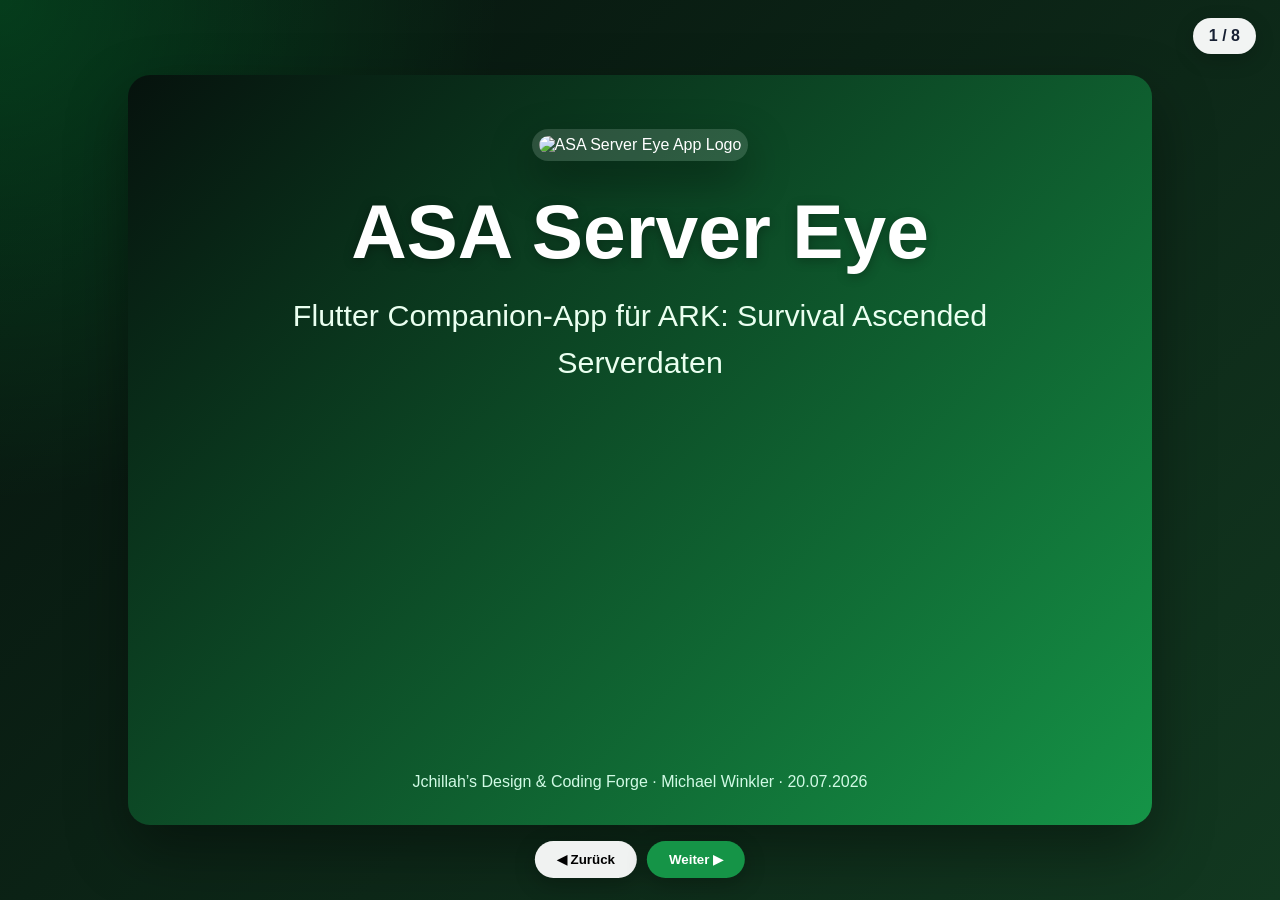
==== commit f6ada2f3: "Make ASA Server Eye pitchdeck responsive" ====
--- a/asa-server-eye-pitchdeck/index.html
+++ b/asa-server-eye-pitchdeck/index.html
@@ -2,24 +2,31 @@
 <html lang="de">
 <head>
 <meta charset="UTF-8">
-<meta name="viewport" content="width=device-width, initial-scale=1.0">
-<meta name="description" content="ASA Server Eye Pitchdeck – Flutter Companion-App für offizielle ARK: Survival Ascended Serverdaten, Suche, Favoriten und zukünftige Alerts.">
-<title>ASA Server Eye - Pitch Deck</title>
+<meta name="viewport" content="width=device-width, initial-scale=1.0, viewport-fit=cover">
+<meta name="description" content="ASA Server Eye Pitchdeck – responsive Präsentation für die Flutter Companion-App für ARK: Survival Ascended Serverdaten, Suche, Favoriten und zukünftige Alerts.">
+<title>ASA Server Eye – Responsive Pitchdeck</title>
 <style>
-*{margin:0;padding:0;box-sizing:border-box}body{font-family:'Segoe UI',Tahoma,Geneva,Verdana,sans-serif;background:linear-gradient(135deg,#06120d 0%,#123820 100%);overflow:hidden;height:100vh}.presentation-container{width:100vw;height:100vh;display:flex;align-items:center;justify-content:center;position:relative}.slide{width:1024px;height:768px;background:white;box-shadow:0 10px 30px rgba(0,0,0,.35);padding:60px;display:none;overflow:hidden;position:relative}.slide.active{display:block;animation:slideIn .35s ease-out}@keyframes slideIn{from{opacity:0;transform:translateX(40px)}to{opacity:1;transform:translateX(0)}}.slide-header{position:absolute;top:0;left:0;right:0;height:80px;background:linear-gradient(135deg,#00ff5f 0%,#159447 100%);display:flex;align-items:center;padding:0 60px;color:#06120d}.slide-header h1{font-size:2rem;font-weight:800}.slide-content{margin-top:80px;height:calc(100% - 80px);padding:38px 0}.title-slide{text-align:center;background:linear-gradient(135deg,#06120d 0%,#159447 100%);color:white;display:flex;flex-direction:column;justify-content:center;align-items:center}.slide.title-slide:not(.active){display:none}.app-logo{width:130px;height:130px;border-radius:30px;object-fit:cover;margin-bottom:26px;box-shadow:0 18px 40px rgba(0,0,0,.32);background:rgba(255,255,255,.12);padding:8px}.title-slide h1{font-size:4rem;font-weight:800;margin-bottom:18px;text-shadow:0 2px 4px rgba(0,0,0,.3)}.subtitle{font-size:1.75rem;margin-bottom:26px;opacity:.92}.company-info{position:absolute;bottom:40px;font-size:1.1rem;opacity:.86}.slide h2{font-size:2.45rem;color:#1f2937;margin-bottom:28px;font-weight:800}.slide h3{font-size:1.65rem;color:#374151;margin-bottom:18px;font-weight:700}.slide p{font-size:1.08rem;line-height:1.55;color:#4b5563;margin-bottom:14px}.two-column{display:grid;grid-template-columns:1fr 1fr;gap:55px;height:100%}.column{display:flex;flex-direction:column}.feature-box{background:#f7fff9;border-left:5px solid #00b84a;padding:18px;margin:13px 0;border-radius:6px;box-shadow:0 2px 6px rgba(0,0,0,.08)}.feature-box h4{color:#087a35;font-size:1.22rem;margin-bottom:8px}.feature-box p{font-size:1rem;color:#5b6770;margin:0}.stats-grid{display:grid;grid-template-columns:repeat(4,1fr);gap:18px;margin:26px 0}.stat-item{text-align:center;background:#f7fff9;padding:22px;border-radius:10px;border-top:4px solid #00b84a}.stat-number{font-size:2.05rem;font-weight:800;color:#087a35;display:block}.stat-label{font-size:.95rem;color:#5b6770;margin-top:5px}.tech-grid{display:grid;grid-template-columns:repeat(4,1fr);gap:14px;margin:28px 0}.tech-item{background:#087a35;color:white;padding:14px;border-radius:8px;text-align:center;font-weight:700;font-size:.92rem}.bullet-list{list-style:none;padding:0}.bullet-list li{position:relative;padding-left:25px;margin:11px 0;font-size:1.06rem;color:#4b5563}.bullet-list li:before{content:'●';color:#00b84a;position:absolute;left:0;font-size:1.15rem}.mockup-container{display:flex;justify-content:center;align-items:center;margin:10px 0}.phone-mockup{width:170px;height:330px;background:#111827;border-radius:24px;padding:16px;box-shadow:0 8px 24px rgba(0,0,0,.3)}.phone-screen{width:100%;height:100%;background:linear-gradient(180deg,#0b1d13 0%,#071009 100%);border-radius:14px;padding:12px;color:white}.screen-header{height:32px;background:linear-gradient(135deg,#00ff5f,#86efac);border-radius:9px;margin-bottom:10px;display:flex;align-items:center;justify-content:center;color:#06120d;font-size:.75rem;font-weight:800}.app-item{min-height:34px;background:rgba(255,255,255,.08);border:1px solid rgba(255,255,255,.14);border-radius:8px;margin-bottom:8px;padding:7px;font-size:.65rem;color:#d1fae5}.slide-nav{position:fixed;bottom:30px;left:50%;transform:translateX(-50%);display:flex;gap:10px;z-index:1000}.nav-btn{padding:10px 20px;background:rgba(255,255,255,.92);border:none;border-radius:20px;cursor:pointer;font-weight:700;box-shadow:0 2px 10px rgba(0,0,0,.2)}.nav-btn.primary{background:#00b84a;color:white}.slide-counter{position:fixed;top:20px;right:30px;background:rgba(255,255,255,.93);padding:8px 16px;border-radius:20px;font-weight:700;z-index:1000}.problem-solution{display:grid;grid-template-columns:1fr 1fr;gap:40px;height:100%}.problem-side{background:linear-gradient(135deg,#fee2e2,#fecaca);padding:28px;border-radius:10px;border-left:8px solid #dc2626}.solution-side{background:linear-gradient(135deg,#dcfce7,#bbf7d0);padding:28px;border-radius:10px;border-left:8px solid #16a34a}.arch-diagram{background:#f8fafc;border-radius:10px;padding:24px;margin:15px 0;border:2px dashed #d1d5db}.arch-layer{background:white;margin:13px 0;padding:17px;border-radius:8px;border-left:6px solid #00b84a;box-shadow:0 2px 5px rgba(0,0,0,.08)}.arch-layer h4{color:#087a35;font-size:1.1rem;margin-bottom:6px}.arch-layer p{font-size:.92rem;margin:0}.cta-section{background:linear-gradient(135deg,#087a35,#00b84a);color:white;padding:36px;border-radius:15px;text-align:center;margin:24px 0}.cta-section h3{color:white;margin-bottom:16px}.download-btn{display:inline-block;background:white;color:#087a35;padding:13px 22px;border-radius:24px;text-decoration:none;font-weight:800;margin:8px;transition:.2s}.download-btn:hover{transform:translateY(-2px);box-shadow:0 5px 15px rgba(0,0,0,.18)}@media(max-width:900px){.slide{width:92vw;height:82vh;padding:34px}.slide-header{height:70px;padding:0 34px}.slide-content{margin-top:70px;padding:24px 0}.two-column,.problem-solution{grid-template-columns:1fr;gap:20px}.stats-grid,.tech-grid{grid-template-columns:repeat(2,1fr)}.title-slide h1{font-size:3rem}}
+:root{--bg1:#06120d;--bg2:#123820;--accent:#00ff5f;--accent2:#159447;--dark:#071009;--text:#172033;--muted:#5b6770;--soft:#f7fff9;--danger:#dc2626;--radius:22px}
+*{box-sizing:border-box}html{scroll-behavior:smooth}body{margin:0;font-family:Segoe UI,Tahoma,Geneva,Verdana,sans-serif;background:radial-gradient(circle at top left,rgba(0,255,95,.18),transparent 32%),linear-gradient(135deg,var(--bg1),var(--bg2));color:var(--text);overflow:hidden}.deck{min-height:100svh;display:grid;place-items:center;padding:64px 24px}.slide{display:none;width:min(1024px,calc(100vw - 96px));min-height:min(768px,calc(100svh - 150px));max-height:calc(100svh - 150px);overflow:auto;background:#fff;border-radius:var(--radius);box-shadow:0 24px 60px rgba(0,0,0,.38);padding:54px;position:relative}.slide.active{display:block;animation:fade .25s ease-out}@keyframes fade{from{opacity:.2;transform:translateY(18px)}to{opacity:1;transform:none}}.slide-header{margin:-54px -54px 34px;padding:26px 54px;background:linear-gradient(135deg,var(--accent),var(--accent2));color:#06120d}.slide-header h1{margin:0;font-size:clamp(1.8rem,3vw,2.35rem);line-height:1.1}.title-slide{display:flex;flex-direction:column;align-items:center;justify-content:center;text-align:center;background:linear-gradient(135deg,#06120d,#159447);color:#fff}.app-logo{width:138px;height:138px;border-radius:32px;object-fit:cover;margin-bottom:26px;box-shadow:0 18px 44px rgba(0,0,0,.35);background:rgba(255,255,255,.14);padding:7px}.title-slide h1{font-size:clamp(3rem,7vw,4.8rem);margin:0 0 16px;text-shadow:0 2px 12px rgba(0,0,0,.3)}.subtitle{font-size:clamp(1.25rem,3vw,1.9rem);max-width:760px;margin:0 auto 26px;color:#eafff0}.company-info{position:absolute;bottom:34px;left:24px;right:24px;text-align:center;color:#d1fae5}h2{font-size:clamp(2rem,4vw,2.65rem);line-height:1.1;margin:0 0 26px;color:#172033}h3{font-size:clamp(1.25rem,2.8vw,1.65rem);margin:0 0 14px;color:#263345}h4{margin:0 0 8px;color:#087a35;font-size:1.12rem}p{font-size:1.08rem;line-height:1.55;color:var(--muted);margin:0 0 14px}.two-column,.problem-solution{display:grid;grid-template-columns:1fr 1fr;gap:34px}.feature-box{background:var(--soft);border-left:5px solid var(--accent2);padding:18px;border-radius:12px;margin:12px 0;box-shadow:0 2px 8px rgba(0,0,0,.08)}.feature-box p{font-size:.98rem;margin:0}.stats-grid,.tech-grid{display:grid;grid-template-columns:repeat(4,1fr);gap:16px;margin:24px 0}.stat-item{background:var(--soft);border-top:4px solid var(--accent2);padding:20px 14px;border-radius:14px;text-align:center}.stat-number{display:block;color:#087a35;font-size:1.8rem;font-weight:900}.stat-label{color:var(--muted);font-size:.92rem;margin-top:5px}.tech-item{background:#087a35;color:#fff;border-radius:12px;text-align:center;font-weight:800;padding:14px 10px}.bullet-list{list-style:none;padding:0;margin:0}.bullet-list li{position:relative;padding-left:26px;margin:10px 0;font-size:1.03rem;color:#445062}.bullet-list li:before{content:"●";position:absolute;left:0;color:var(--accent2)}.problem-side,.solution-side{padding:24px;border-radius:16px}.problem-side{background:linear-gradient(135deg,#fee2e2,#fecaca);border-left:8px solid var(--danger)}.solution-side{background:linear-gradient(135deg,#dcfce7,#bbf7d0);border-left:8px solid #16a34a}.arch-diagram{background:#f8fafc;border:2px dashed #d1d5db;border-radius:16px;padding:18px}.arch-layer{background:#fff;border-left:6px solid var(--accent2);border-radius:12px;padding:15px;margin:12px 0;box-shadow:0 2px 8px rgba(0,0,0,.07)}.arch-layer p{font-size:.94rem;margin:0}.mockup-container{display:flex;justify-content:center;margin-top:18px}.phone-mockup{width:190px;min-height:365px;background:#111827;border-radius:28px;padding:16px;box-shadow:0 12px 28px rgba(0,0,0,.28)}.phone-screen{height:100%;background:linear-gradient(180deg,#0b1d13,#071009);border-radius:18px;padding:14px;color:#d1fae5}.screen-header{background:linear-gradient(135deg,var(--accent),#86efac);color:#06120d;border-radius:10px;padding:10px;font-size:.8rem;font-weight:900;text-align:center;margin-bottom:10px}.app-item{background:rgba(255,255,255,.08);border:1px solid rgba(255,255,255,.14);border-radius:8px;margin-bottom:8px;padding:8px;font-size:.72rem}.cta-section{background:linear-gradient(135deg,#087a35,#00b84a);border-radius:18px;color:white;text-align:center;padding:34px;margin:20px 0}.cta-section h3,.cta-section p{color:white}.download-btn{display:inline-flex;align-items:center;justify-content:center;background:white;color:#087a35;border-radius:999px;text-decoration:none;font-weight:900;padding:13px 20px;margin:7px;min-height:44px}.slide-nav{position:fixed;left:50%;bottom:calc(22px + env(safe-area-inset-bottom));transform:translateX(-50%);z-index:10;display:flex;gap:10px}.nav-btn{border:0;border-radius:999px;background:rgba(255,255,255,.94);font-weight:900;padding:11px 22px;box-shadow:0 6px 22px rgba(0,0,0,.24);cursor:pointer}.nav-btn.primary{background:var(--accent2);color:white}.slide-counter{position:fixed;top:18px;right:24px;z-index:10;background:rgba(255,255,255,.95);padding:9px 16px;border-radius:999px;font-weight:900;box-shadow:0 6px 20px rgba(0,0,0,.18)}
+@media (max-width:900px){body{overflow:auto}.deck{display:block;min-height:auto;padding:16px}.slide,.slide.active{display:block!important;width:100%;min-height:auto;max-height:none;overflow:visible;margin:0 0 18px;padding:22px;border-radius:20px}.slide-header{margin:-22px -22px 22px;padding:20px 22px;border-radius:20px 20px 0 0}.title-slide{min-height:82svh}.company-info{position:static;margin-top:28px}.slide-nav,.slide-counter{display:none}.two-column,.problem-solution{grid-template-columns:1fr;gap:18px}.stats-grid,.tech-grid{grid-template-columns:repeat(2,1fr)}.cta-section{text-align:left;padding:24px}.download-btn{display:flex;margin:10px 0;width:100%}.phone-mockup{width:min(230px,70vw)}}
+@media (max-width:520px){.deck{padding:10px}.slide,.slide.active{padding:18px;margin-bottom:12px}.slide-header{margin:-18px -18px 18px;padding:18px}.app-logo{width:104px;height:104px}.title-slide h1{font-size:2.55rem}.subtitle{font-size:1.12rem}.stats-grid,.tech-grid{grid-template-columns:1fr}.stat-number{font-size:1.45rem}p,.bullet-list li{font-size:.98rem}}
 </style>
 </head>
 <body>
-<div class="presentation-container"><div class="slide-counter"><span id="current-slide">1</span> / <span id="total-slides">8</span></div>
-<div class="slide active title-slide"><img class="app-logo" src="https://raw.githubusercontent.com/jchillah/asa-server-eye/main/android/app/src/main/res/mipmap-xxxhdpi/ic_launcher.png" alt="ASA Server Eye App Logo"><h1>ASA Server Eye</h1><p class="subtitle">Flutter Companion-App für ARK: Survival Ascended Serverdaten</p><div class="company-info">Jchillah’s Design & Coding Forge · Michael Winkler · 20.07.2026</div></div>
-<div class="slide"><div class="slide-header"><h1>Problem & Lösung</h1></div><div class="slide-content"><div class="problem-solution"><div class="problem-side"><h3>Problem</h3><p>ARK-Spieler müssen offizielle Server schnell finden, wiedererkennen und relevante Serverinformationen prüfen. Ohne mobile Übersicht müssen Serverdaten wiederholt gesucht werden.</p><ul class="bullet-list"><li>Serverstatus und Details sind unterwegs schwer vergleichbar.</li><li>Wichtige Server sollen ohne erneute Suche verfügbar bleiben.</li><li>Favoriten, Watchlists und Alerts brauchen eine stabile App-Grundlage.</li></ul></div><div class="solution-side"><h3>Lösung</h3><p>ASA Server Eye bündelt offizielle ARK: Survival Ascended Serverdaten in einer mobilen Flutter-App mit Suche, Detailansichten und Favoriten.</p><ul class="bullet-list"><li>Offizielle Serverübersicht</li><li>Server-Suche und Filterung</li><li>Detailansicht pro Server</li><li>Favoriten für wichtige Server</li></ul></div></div></div></div>
-<div class="slide"><div class="slide-header"><h1>Produktumfang</h1></div><div class="slide-content"><div class="stats-grid"><div class="stat-item"><span class="stat-number">Android</span><div class="stat-label">Release veröffentlicht</div></div><div class="stat-item"><span class="stat-number">Flutter</span><div class="stat-label">Cross-Platform-Basis</div></div><div class="stat-item"><span class="stat-number">Firebase</span><div class="stat-label">App-Funktionen</div></div><div class="stat-item"><span class="stat-number">GitHub</span><div class="stat-label">Support-Seiten</div></div></div><div class="two-column"><div class="column"><h3>Kernfunktionen</h3><ul class="bullet-list"><li>Offizielle ARK: Survival Ascended Serverübersicht</li><li>Server-Suche und Filterung</li><li>Server-Detailansicht</li><li>Favoriten für häufig genutzte Server</li><li>Lokalisierte App-Texte</li></ul></div><div class="column"><h3>Status</h3><p>Das Projekt ist als reale Release-App mit Flutter-Struktur, Lokalisierung, Firebase-Integration sowie Datenschutz- und Support-Seiten aufgebaut.</p><p><strong>Entwicklung:</strong> aktiv · Fokus auf Serverübersicht, Favoriten, Alerts und bessere Serverintelligenz.</p></div></div></div></div>
-<div class="slide"><div class="slide-header"><h1>Technischer Aufbau</h1></div><div class="slide-content"><h2>Feature-First Flutter-Architektur</h2><div class="arch-diagram"><div class="arch-layer"><h4>App Layer</h4><p>App-Start, Routing, Theme und globale Konfiguration.</p></div><div class="arch-layer"><h4>Core Layer</h4><p>Gemeinsame Infrastruktur, Fehlerbehandlung, Netzwerk- und Utility-Bausteine.</p></div><div class="arch-layer"><h4>Features</h4><p>Auth, Servers, Favorites und Settings als getrennte Funktionsbereiche.</p></div><div class="arch-layer"><h4>Localization & Support</h4><p>Lokalisierte App-Texte, GitHub Pages Projektseite und Datenschutzerklärung.</p></div></div></div></div>
-<div class="slide"><div class="slide-header"><h1>Tech Stack</h1></div><div class="slide-content"><h2>Produktionsorientierte Flutter-Basis</h2><div class="tech-grid"><div class="tech-item">Flutter</div><div class="tech-item">Dart</div><div class="tech-item">Riverpod</div><div class="tech-item">Dio</div><div class="tech-item">Firebase</div><div class="tech-item">GitHub Pages</div><div class="tech-item">Localization</div><div class="tech-item">Feature-First</div></div><div class="mockup-container"><div class="phone-mockup"><div class="phone-screen"><div class="screen-header">ASA Server Eye</div><div class="app-item">Serverübersicht</div><div class="app-item">Suche & Filter</div><div class="app-item">Serverdetails</div><div class="app-item">Favoriten</div><div class="app-item">Settings</div></div></div></div></div></div>
-<div class="slide"><div class="slide-header"><h1>Portfolio-Wert</h1></div><div class="slide-content"><div class="two-column"><div class="column"><h2>Von App-Idee zu Release-Struktur</h2><p>ASA Server Eye zeigt nicht nur UI-Entwicklung, sondern den kompletten Kontext einer veröffentlichbaren App: Produktidee, Architektur, Datenschutz, Support-Seiten und Weiterentwicklung.</p><div class="feature-box"><h4>Reales Nischenproblem</h4><p>Konkrete Zielgruppe: ARK: Survival Ascended Spieler mit Bedarf an schneller Serverübersicht.</p></div><div class="feature-box"><h4>Release-Kontext</h4><p>Android Release, Datenschutzseite und Entwicklerwebsite sind Bestandteil des Projekts.</p></div></div><div class="column"><h3>Nachweisbare Umsetzung</h3><ul class="bullet-list"><li>Repository: github.com/jchillah/asa-server-eye</li><li>Projektseite: jchillah.github.io/asa-server-eye/</li><li>Datenschutz: asa-server-eye-privacy-policy</li><li>Projektboard: github.com/users/jchillah/projects/41</li></ul></div></div></div></div>
-<div class="slide"><div class="slide-header"><h1>Roadmap</h1></div><div class="slide-content"><h2>Nächste Ausbaustufen</h2><div class="two-column"><div class="column"><div class="feature-box"><h4>Server Population Alerts</h4><p>Benachrichtigungen für Serverauslastung und relevante Statusänderungen.</p></div><div class="feature-box"><h4>Favorite Server Notifications</h4><p>Hinweise für gespeicherte Server direkt aus Favoriten heraus.</p></div><div class="feature-box"><h4>Watchlists</h4><p>Mehrere Listen für unterschiedliche Spielziele und Servergruppen.</p></div></div><div class="column"><div class="feature-box"><h4>Server Intelligence</h4><p>Bessere Trend- und Verfügbarkeitsauswertung.</p></div><div class="feature-box"><h4>Premium Alert Options</h4><p>Mögliche Monetarisierung über erweiterte Benachrichtigungen.</p></div><div class="feature-box"><h4>Advanced Filtering</h4><p>Ausbau der Sortier- und Filtermöglichkeiten.</p></div></div></div></div></div>
-<div class="slide"><div class="slide-header"><h1>Kontakt & Ressourcen</h1></div><div class="slide-content"><div class="cta-section"><h3>ASA Server Eye dokumentiert reale Flutter-App-Entwicklung.</h3><p style="font-size:1.2rem;margin-bottom:24px;color:white">Release-App · Feature-First Architektur · Firebase · GitHub Pages</p><a class="download-btn" href="https://jchillah.github.io/asa-server-eye/">🌐 Projektseite</a><a class="download-btn" href="https://github.com/jchillah/asa-server-eye">💻 Repository</a><a class="download-btn" href="https://jchillah.github.io/asa-server-eye-privacy-policy/">🔒 Datenschutz</a><a class="download-btn" href="https://jchillah.github.io/">🏢 Company Site</a></div><div class="two-column" style="margin-top:28px"><div class="column"><h3>Entwickler</h3><ul class="bullet-list"><li>Michael Winkler</li><li>Jchillah’s Design & Coding Forge</li><li>Kontakt: jchillah@gmail.com</li></ul></div><div class="column"><h3>Projektstatus</h3><ul class="bullet-list"><li>Android veröffentlicht</li><li>Aktive Weiterentwicklung</li><li>Flutter-App mit Firebase-Kontext</li></ul></div></div></div></div>
-</div><div class="slide-nav"><button class="nav-btn" onclick="previousSlide()">◀ Zurück</button><button class="nav-btn primary" onclick="nextSlide()">Weiter ▶</button></div>
-<script>let currentSlide=0;const slides=document.querySelectorAll('.slide');const totalSlides=slides.length;document.getElementById('total-slides').textContent=totalSlides;function showSlide(n){slides[currentSlide].classList.remove('active');currentSlide=(n+totalSlides)%totalSlides;slides[currentSlide].classList.add('active');document.getElementById('current-slide').textContent=currentSlide+1}function nextSlide(){showSlide(currentSlide+1)}function previousSlide(){showSlide(currentSlide-1)}document.addEventListener('keydown',function(e){if(e.key==='ArrowRight'||e.key===' '){e.preventDefault();nextSlide()}else if(e.key==='ArrowLeft'){e.preventDefault();previousSlide()}});let startX=null;document.addEventListener('touchstart',e=>{startX=e.touches[0].clientX});document.addEventListener('touchend',e=>{if(startX===null)return;const diffX=startX-e.changedTouches[0].clientX;if(Math.abs(diffX)>50){diffX>0?nextSlide():previousSlide()}startX=null});</script>
+<div class="slide-counter"><span id="current-slide">1</span> / <span id="total-slides">8</span></div>
+<main class="deck" aria-label="ASA Server Eye Pitchdeck">
+<section class="slide active title-slide"><img class="app-logo" src="https://raw.githubusercontent.com/jchillah/asa-server-eye/main/android/app/src/main/res/mipmap-xxxhdpi/ic_launcher.png" alt="ASA Server Eye App Logo"><h1>ASA Server Eye</h1><p class="subtitle">Flutter Companion-App für ARK: Survival Ascended Serverdaten</p><div class="company-info">Jchillah’s Design & Coding Forge · Michael Winkler · 20.07.2026</div></section>
+<section class="slide"><div class="slide-header"><h1>Problem & Lösung</h1></div><div class="problem-solution"><div class="problem-side"><h3>Problem</h3><p>ARK-Spieler müssen offizielle Server schnell finden, wiedererkennen und relevante Serverinformationen prüfen. Ohne mobile Übersicht müssen Serverdaten wiederholt gesucht werden.</p><ul class="bullet-list"><li>Serverstatus und Details sind unterwegs schwer vergleichbar.</li><li>Wichtige Server sollen ohne erneute Suche verfügbar bleiben.</li><li>Favoriten, Watchlists und Alerts brauchen eine stabile App-Grundlage.</li></ul></div><div class="solution-side"><h3>Lösung</h3><p>ASA Server Eye bündelt offizielle ARK: Survival Ascended Serverdaten in einer mobilen Flutter-App mit Suche, Detailansichten und Favoriten.</p><ul class="bullet-list"><li>Offizielle Serverübersicht</li><li>Server-Suche und Filterung</li><li>Detailansicht pro Server</li><li>Favoriten für wichtige Server</li></ul></div></div></section>
+<section class="slide"><div class="slide-header"><h1>Produktumfang</h1></div><div class="stats-grid"><div class="stat-item"><span class="stat-number">Android</span><div class="stat-label">Release veröffentlicht</div></div><div class="stat-item"><span class="stat-number">Flutter</span><div class="stat-label">Cross-Platform-Basis</div></div><div class="stat-item"><span class="stat-number">Firebase</span><div class="stat-label">App-Funktionen</div></div><div class="stat-item"><span class="stat-number">GitHub</span><div class="stat-label">Support-Seiten</div></div></div><div class="two-column"><div><h3>Kernfunktionen</h3><ul class="bullet-list"><li>Offizielle ARK: Survival Ascended Serverübersicht</li><li>Server-Suche und Filterung</li><li>Server-Detailansicht</li><li>Favoriten für häufig genutzte Server</li><li>Lokalisierte App-Texte</li></ul></div><div><h3>Status</h3><p>Das Projekt ist als reale Release-App mit Flutter-Struktur, Lokalisierung, Firebase-Integration sowie Datenschutz- und Support-Seiten aufgebaut.</p><p><strong>Entwicklung:</strong> aktiv · Fokus auf Serverübersicht, Favoriten, Alerts und bessere Serverintelligenz.</p></div></div></section>
+<section class="slide"><div class="slide-header"><h1>Technischer Aufbau</h1></div><h2>Feature-First Flutter-Architektur</h2><div class="arch-diagram"><div class="arch-layer"><h4>App Layer</h4><p>App-Start, Routing, Theme und globale Konfiguration.</p></div><div class="arch-layer"><h4>Core Layer</h4><p>Gemeinsame Infrastruktur, Fehlerbehandlung, Netzwerk- und Utility-Bausteine.</p></div><div class="arch-layer"><h4>Features</h4><p>Auth, Servers, Favorites und Settings als getrennte Funktionsbereiche.</p></div><div class="arch-layer"><h4>Localization & Support</h4><p>Lokalisierte App-Texte, GitHub Pages Projektseite und Datenschutzerklärung.</p></div></div></section>
+<section class="slide"><div class="slide-header"><h1>Tech Stack</h1></div><h2>Produktionsorientierte Flutter-Basis</h2><div class="tech-grid"><div class="tech-item">Flutter</div><div class="tech-item">Dart</div><div class="tech-item">Riverpod</div><div class="tech-item">Dio</div><div class="tech-item">Firebase</div><div class="tech-item">GitHub Pages</div><div class="tech-item">Localization</div><div class="tech-item">Feature-First</div></div><div class="mockup-container"><div class="phone-mockup"><div class="phone-screen"><div class="screen-header">ASA Server Eye</div><div class="app-item">Serverübersicht</div><div class="app-item">Suche & Filter</div><div class="app-item">Serverdetails</div><div class="app-item">Favoriten</div><div class="app-item">Settings</div></div></div></div></section>
+<section class="slide"><div class="slide-header"><h1>Portfolio-Wert</h1></div><div class="two-column"><div><h2>Von App-Idee zu Release-Struktur</h2><p>ASA Server Eye zeigt nicht nur UI-Entwicklung, sondern den kompletten Kontext einer veröffentlichbaren App: Produktidee, Architektur, Datenschutz, Support-Seiten und Weiterentwicklung.</p><div class="feature-box"><h4>Reales Nischenproblem</h4><p>Konkrete Zielgruppe: ARK: Survival Ascended Spieler mit Bedarf an schneller Serverübersicht.</p></div><div class="feature-box"><h4>Release-Kontext</h4><p>Android Release, Datenschutzseite und Entwicklerwebsite sind Bestandteil des Projekts.</p></div></div><div><h3>Nachweisbare Umsetzung</h3><ul class="bullet-list"><li>Repository: github.com/jchillah/asa-server-eye</li><li>Projektseite: jchillah.github.io/asa-server-eye/</li><li>Datenschutz: asa-server-eye-privacy-policy</li><li>Projektboard: github.com/users/jchillah/projects/41</li></ul></div></div></section>
+<section class="slide"><div class="slide-header"><h1>Roadmap</h1></div><h2>Nächste Ausbaustufen</h2><div class="two-column"><div><div class="feature-box"><h4>Server Population Alerts</h4><p>Benachrichtigungen für Serverauslastung und relevante Statusänderungen.</p></div><div class="feature-box"><h4>Favorite Server Notifications</h4><p>Hinweise für gespeicherte Server direkt aus Favoriten heraus.</p></div><div class="feature-box"><h4>Watchlists</h4><p>Mehrere Listen für unterschiedliche Spielziele und Servergruppen.</p></div></div><div><div class="feature-box"><h4>Server Intelligence</h4><p>Bessere Trend- und Verfügbarkeitsauswertung.</p></div><div class="feature-box"><h4>Premium Alert Options</h4><p>Mögliche Monetarisierung über erweiterte Benachrichtigungen.</p></div><div class="feature-box"><h4>Advanced Filtering</h4><p>Ausbau der Sortier- und Filtermöglichkeiten.</p></div></div></div></section>
+<section class="slide"><div class="slide-header"><h1>Kontakt & Ressourcen</h1></div><div class="cta-section"><h3>ASA Server Eye dokumentiert reale Flutter-App-Entwicklung.</h3><p>Release-App · Feature-First Architektur · Firebase · GitHub Pages</p><a class="download-btn" href="https://jchillah.github.io/asa-server-eye/">🌐 Projektseite</a><a class="download-btn" href="https://github.com/jchillah/asa-server-eye">💻 Repository</a><a class="download-btn" href="https://jchillah.github.io/asa-server-eye-privacy-policy/">🔒 Datenschutz</a><a class="download-btn" href="https://jchillah.github.io/">🏢 Company Site</a></div><div class="two-column"><div><h3>Entwickler</h3><ul class="bullet-list"><li>Michael Winkler</li><li>Jchillah’s Design & Coding Forge</li><li>Kontakt: jchillah@gmail.com</li></ul></div><div><h3>Projektstatus</h3><ul class="bullet-list"><li>Android veröffentlicht</li><li>Aktive Weiterentwicklung</li><li>Flutter-App mit Firebase-Kontext</li></ul></div></div></section>
+</main>
+<nav class="slide-nav" aria-label="Foliennavigation"><button class="nav-btn" onclick="previousSlide()">◀ Zurück</button><button class="nav-btn primary" onclick="nextSlide()">Weiter ▶</button></nav>
+<script>
+const slides=[...document.querySelectorAll('.slide')];let currentSlide=0;const total=document.getElementById('total-slides'),cur=document.getElementById('current-slide');total.textContent=slides.length;function showSlide(n){slides[currentSlide].classList.remove('active');currentSlide=(n+slides.length)%slides.length;slides[currentSlide].classList.add('active');cur.textContent=currentSlide+1}function nextSlide(){showSlide(currentSlide+1)}function previousSlide(){showSlide(currentSlide-1)}document.addEventListener('keydown',e=>{if(e.key==='ArrowRight'||e.key===' '){e.preventDefault();nextSlide()}if(e.key==='ArrowLeft'){e.preventDefault();previousSlide()}});let startX=null;document.addEventListener('touchstart',e=>{startX=e.touches[0].clientX},{passive:true});document.addEventListener('touchend',e=>{if(startX===null||matchMedia('(max-width:900px)').matches)return;const d=startX-e.changedTouches[0].clientX;if(Math.abs(d)>45){d>0?nextSlide():previousSlide()}startX=null},{passive:true});
+</script>
 </body>
-</html>+</html>
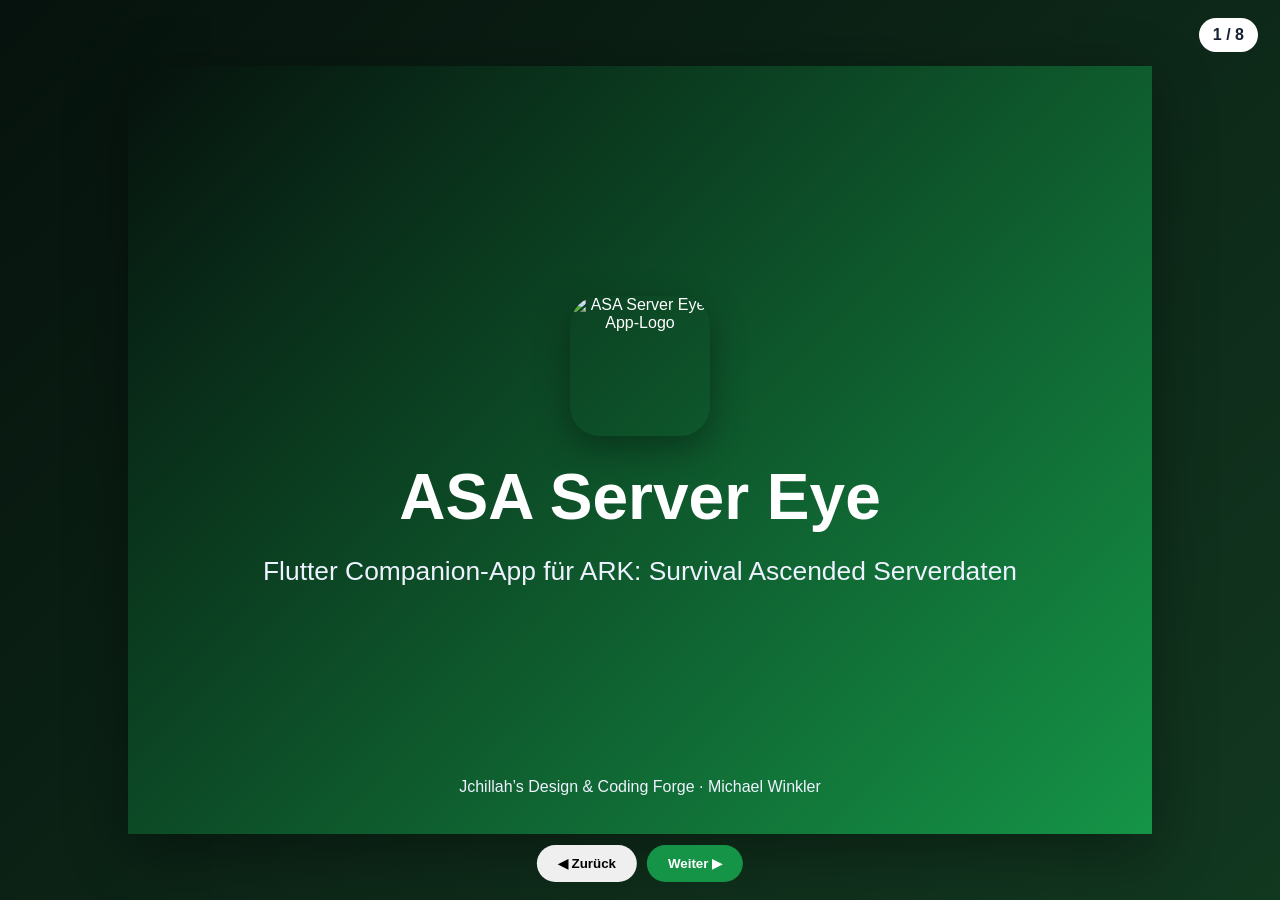
==== commit b88e5ab1: "Restore fitted desktop slide view for ASA Server Eye" ====
--- a/asa-server-eye-pitchdeck/index.html
+++ b/asa-server-eye-pitchdeck/index.html
@@ -1,32 +1 @@
-<!DOCTYPE html>
-<html lang="de">
-<head>
-<meta charset="UTF-8">
-<meta name="viewport" content="width=device-width, initial-scale=1.0, viewport-fit=cover">
-<meta name="description" content="ASA Server Eye Pitchdeck – responsive Präsentation für die Flutter Companion-App für ARK: Survival Ascended Serverdaten, Suche, Favoriten und zukünftige Alerts.">
-<title>ASA Server Eye – Responsive Pitchdeck</title>
-<style>
-:root{--bg1:#06120d;--bg2:#123820;--accent:#00ff5f;--accent2:#159447;--dark:#071009;--text:#172033;--muted:#5b6770;--soft:#f7fff9;--danger:#dc2626;--radius:22px}
-*{box-sizing:border-box}html{scroll-behavior:smooth}body{margin:0;font-family:Segoe UI,Tahoma,Geneva,Verdana,sans-serif;background:radial-gradient(circle at top left,rgba(0,255,95,.18),transparent 32%),linear-gradient(135deg,var(--bg1),var(--bg2));color:var(--text);overflow:hidden}.deck{min-height:100svh;display:grid;place-items:center;padding:64px 24px}.slide{display:none;width:min(1024px,calc(100vw - 96px));min-height:min(768px,calc(100svh - 150px));max-height:calc(100svh - 150px);overflow:auto;background:#fff;border-radius:var(--radius);box-shadow:0 24px 60px rgba(0,0,0,.38);padding:54px;position:relative}.slide.active{display:block;animation:fade .25s ease-out}@keyframes fade{from{opacity:.2;transform:translateY(18px)}to{opacity:1;transform:none}}.slide-header{margin:-54px -54px 34px;padding:26px 54px;background:linear-gradient(135deg,var(--accent),var(--accent2));color:#06120d}.slide-header h1{margin:0;font-size:clamp(1.8rem,3vw,2.35rem);line-height:1.1}.title-slide{display:flex;flex-direction:column;align-items:center;justify-content:center;text-align:center;background:linear-gradient(135deg,#06120d,#159447);color:#fff}.app-logo{width:138px;height:138px;border-radius:32px;object-fit:cover;margin-bottom:26px;box-shadow:0 18px 44px rgba(0,0,0,.35);background:rgba(255,255,255,.14);padding:7px}.title-slide h1{font-size:clamp(3rem,7vw,4.8rem);margin:0 0 16px;text-shadow:0 2px 12px rgba(0,0,0,.3)}.subtitle{font-size:clamp(1.25rem,3vw,1.9rem);max-width:760px;margin:0 auto 26px;color:#eafff0}.company-info{position:absolute;bottom:34px;left:24px;right:24px;text-align:center;color:#d1fae5}h2{font-size:clamp(2rem,4vw,2.65rem);line-height:1.1;margin:0 0 26px;color:#172033}h3{font-size:clamp(1.25rem,2.8vw,1.65rem);margin:0 0 14px;color:#263345}h4{margin:0 0 8px;color:#087a35;font-size:1.12rem}p{font-size:1.08rem;line-height:1.55;color:var(--muted);margin:0 0 14px}.two-column,.problem-solution{display:grid;grid-template-columns:1fr 1fr;gap:34px}.feature-box{background:var(--soft);border-left:5px solid var(--accent2);padding:18px;border-radius:12px;margin:12px 0;box-shadow:0 2px 8px rgba(0,0,0,.08)}.feature-box p{font-size:.98rem;margin:0}.stats-grid,.tech-grid{display:grid;grid-template-columns:repeat(4,1fr);gap:16px;margin:24px 0}.stat-item{background:var(--soft);border-top:4px solid var(--accent2);padding:20px 14px;border-radius:14px;text-align:center}.stat-number{display:block;color:#087a35;font-size:1.8rem;font-weight:900}.stat-label{color:var(--muted);font-size:.92rem;margin-top:5px}.tech-item{background:#087a35;color:#fff;border-radius:12px;text-align:center;font-weight:800;padding:14px 10px}.bullet-list{list-style:none;padding:0;margin:0}.bullet-list li{position:relative;padding-left:26px;margin:10px 0;font-size:1.03rem;color:#445062}.bullet-list li:before{content:"●";position:absolute;left:0;color:var(--accent2)}.problem-side,.solution-side{padding:24px;border-radius:16px}.problem-side{background:linear-gradient(135deg,#fee2e2,#fecaca);border-left:8px solid var(--danger)}.solution-side{background:linear-gradient(135deg,#dcfce7,#bbf7d0);border-left:8px solid #16a34a}.arch-diagram{background:#f8fafc;border:2px dashed #d1d5db;border-radius:16px;padding:18px}.arch-layer{background:#fff;border-left:6px solid var(--accent2);border-radius:12px;padding:15px;margin:12px 0;box-shadow:0 2px 8px rgba(0,0,0,.07)}.arch-layer p{font-size:.94rem;margin:0}.mockup-container{display:flex;justify-content:center;margin-top:18px}.phone-mockup{width:190px;min-height:365px;background:#111827;border-radius:28px;padding:16px;box-shadow:0 12px 28px rgba(0,0,0,.28)}.phone-screen{height:100%;background:linear-gradient(180deg,#0b1d13,#071009);border-radius:18px;padding:14px;color:#d1fae5}.screen-header{background:linear-gradient(135deg,var(--accent),#86efac);color:#06120d;border-radius:10px;padding:10px;font-size:.8rem;font-weight:900;text-align:center;margin-bottom:10px}.app-item{background:rgba(255,255,255,.08);border:1px solid rgba(255,255,255,.14);border-radius:8px;margin-bottom:8px;padding:8px;font-size:.72rem}.cta-section{background:linear-gradient(135deg,#087a35,#00b84a);border-radius:18px;color:white;text-align:center;padding:34px;margin:20px 0}.cta-section h3,.cta-section p{color:white}.download-btn{display:inline-flex;align-items:center;justify-content:center;background:white;color:#087a35;border-radius:999px;text-decoration:none;font-weight:900;padding:13px 20px;margin:7px;min-height:44px}.slide-nav{position:fixed;left:50%;bottom:calc(22px + env(safe-area-inset-bottom));transform:translateX(-50%);z-index:10;display:flex;gap:10px}.nav-btn{border:0;border-radius:999px;background:rgba(255,255,255,.94);font-weight:900;padding:11px 22px;box-shadow:0 6px 22px rgba(0,0,0,.24);cursor:pointer}.nav-btn.primary{background:var(--accent2);color:white}.slide-counter{position:fixed;top:18px;right:24px;z-index:10;background:rgba(255,255,255,.95);padding:9px 16px;border-radius:999px;font-weight:900;box-shadow:0 6px 20px rgba(0,0,0,.18)}
-@media (max-width:900px){body{overflow:auto}.deck{display:block;min-height:auto;padding:16px}.slide,.slide.active{display:block!important;width:100%;min-height:auto;max-height:none;overflow:visible;margin:0 0 18px;padding:22px;border-radius:20px}.slide-header{margin:-22px -22px 22px;padding:20px 22px;border-radius:20px 20px 0 0}.title-slide{min-height:82svh}.company-info{position:static;margin-top:28px}.slide-nav,.slide-counter{display:none}.two-column,.problem-solution{grid-template-columns:1fr;gap:18px}.stats-grid,.tech-grid{grid-template-columns:repeat(2,1fr)}.cta-section{text-align:left;padding:24px}.download-btn{display:flex;margin:10px 0;width:100%}.phone-mockup{width:min(230px,70vw)}}
-@media (max-width:520px){.deck{padding:10px}.slide,.slide.active{padding:18px;margin-bottom:12px}.slide-header{margin:-18px -18px 18px;padding:18px}.app-logo{width:104px;height:104px}.title-slide h1{font-size:2.55rem}.subtitle{font-size:1.12rem}.stats-grid,.tech-grid{grid-template-columns:1fr}.stat-number{font-size:1.45rem}p,.bullet-list li{font-size:.98rem}}
-</style>
-</head>
-<body>
-<div class="slide-counter"><span id="current-slide">1</span> / <span id="total-slides">8</span></div>
-<main class="deck" aria-label="ASA Server Eye Pitchdeck">
-<section class="slide active title-slide"><img class="app-logo" src="https://raw.githubusercontent.com/jchillah/asa-server-eye/main/android/app/src/main/res/mipmap-xxxhdpi/ic_launcher.png" alt="ASA Server Eye App Logo"><h1>ASA Server Eye</h1><p class="subtitle">Flutter Companion-App für ARK: Survival Ascended Serverdaten</p><div class="company-info">Jchillah’s Design & Coding Forge · Michael Winkler · 20.07.2026</div></section>
-<section class="slide"><div class="slide-header"><h1>Problem & Lösung</h1></div><div class="problem-solution"><div class="problem-side"><h3>Problem</h3><p>ARK-Spieler müssen offizielle Server schnell finden, wiedererkennen und relevante Serverinformationen prüfen. Ohne mobile Übersicht müssen Serverdaten wiederholt gesucht werden.</p><ul class="bullet-list"><li>Serverstatus und Details sind unterwegs schwer vergleichbar.</li><li>Wichtige Server sollen ohne erneute Suche verfügbar bleiben.</li><li>Favoriten, Watchlists und Alerts brauchen eine stabile App-Grundlage.</li></ul></div><div class="solution-side"><h3>Lösung</h3><p>ASA Server Eye bündelt offizielle ARK: Survival Ascended Serverdaten in einer mobilen Flutter-App mit Suche, Detailansichten und Favoriten.</p><ul class="bullet-list"><li>Offizielle Serverübersicht</li><li>Server-Suche und Filterung</li><li>Detailansicht pro Server</li><li>Favoriten für wichtige Server</li></ul></div></div></section>
-<section class="slide"><div class="slide-header"><h1>Produktumfang</h1></div><div class="stats-grid"><div class="stat-item"><span class="stat-number">Android</span><div class="stat-label">Release veröffentlicht</div></div><div class="stat-item"><span class="stat-number">Flutter</span><div class="stat-label">Cross-Platform-Basis</div></div><div class="stat-item"><span class="stat-number">Firebase</span><div class="stat-label">App-Funktionen</div></div><div class="stat-item"><span class="stat-number">GitHub</span><div class="stat-label">Support-Seiten</div></div></div><div class="two-column"><div><h3>Kernfunktionen</h3><ul class="bullet-list"><li>Offizielle ARK: Survival Ascended Serverübersicht</li><li>Server-Suche und Filterung</li><li>Server-Detailansicht</li><li>Favoriten für häufig genutzte Server</li><li>Lokalisierte App-Texte</li></ul></div><div><h3>Status</h3><p>Das Projekt ist als reale Release-App mit Flutter-Struktur, Lokalisierung, Firebase-Integration sowie Datenschutz- und Support-Seiten aufgebaut.</p><p><strong>Entwicklung:</strong> aktiv · Fokus auf Serverübersicht, Favoriten, Alerts und bessere Serverintelligenz.</p></div></div></section>
-<section class="slide"><div class="slide-header"><h1>Technischer Aufbau</h1></div><h2>Feature-First Flutter-Architektur</h2><div class="arch-diagram"><div class="arch-layer"><h4>App Layer</h4><p>App-Start, Routing, Theme und globale Konfiguration.</p></div><div class="arch-layer"><h4>Core Layer</h4><p>Gemeinsame Infrastruktur, Fehlerbehandlung, Netzwerk- und Utility-Bausteine.</p></div><div class="arch-layer"><h4>Features</h4><p>Auth, Servers, Favorites und Settings als getrennte Funktionsbereiche.</p></div><div class="arch-layer"><h4>Localization & Support</h4><p>Lokalisierte App-Texte, GitHub Pages Projektseite und Datenschutzerklärung.</p></div></div></section>
-<section class="slide"><div class="slide-header"><h1>Tech Stack</h1></div><h2>Produktionsorientierte Flutter-Basis</h2><div class="tech-grid"><div class="tech-item">Flutter</div><div class="tech-item">Dart</div><div class="tech-item">Riverpod</div><div class="tech-item">Dio</div><div class="tech-item">Firebase</div><div class="tech-item">GitHub Pages</div><div class="tech-item">Localization</div><div class="tech-item">Feature-First</div></div><div class="mockup-container"><div class="phone-mockup"><div class="phone-screen"><div class="screen-header">ASA Server Eye</div><div class="app-item">Serverübersicht</div><div class="app-item">Suche & Filter</div><div class="app-item">Serverdetails</div><div class="app-item">Favoriten</div><div class="app-item">Settings</div></div></div></div></section>
-<section class="slide"><div class="slide-header"><h1>Portfolio-Wert</h1></div><div class="two-column"><div><h2>Von App-Idee zu Release-Struktur</h2><p>ASA Server Eye zeigt nicht nur UI-Entwicklung, sondern den kompletten Kontext einer veröffentlichbaren App: Produktidee, Architektur, Datenschutz, Support-Seiten und Weiterentwicklung.</p><div class="feature-box"><h4>Reales Nischenproblem</h4><p>Konkrete Zielgruppe: ARK: Survival Ascended Spieler mit Bedarf an schneller Serverübersicht.</p></div><div class="feature-box"><h4>Release-Kontext</h4><p>Android Release, Datenschutzseite und Entwicklerwebsite sind Bestandteil des Projekts.</p></div></div><div><h3>Nachweisbare Umsetzung</h3><ul class="bullet-list"><li>Repository: github.com/jchillah/asa-server-eye</li><li>Projektseite: jchillah.github.io/asa-server-eye/</li><li>Datenschutz: asa-server-eye-privacy-policy</li><li>Projektboard: github.com/users/jchillah/projects/41</li></ul></div></div></section>
-<section class="slide"><div class="slide-header"><h1>Roadmap</h1></div><h2>Nächste Ausbaustufen</h2><div class="two-column"><div><div class="feature-box"><h4>Server Population Alerts</h4><p>Benachrichtigungen für Serverauslastung und relevante Statusänderungen.</p></div><div class="feature-box"><h4>Favorite Server Notifications</h4><p>Hinweise für gespeicherte Server direkt aus Favoriten heraus.</p></div><div class="feature-box"><h4>Watchlists</h4><p>Mehrere Listen für unterschiedliche Spielziele und Servergruppen.</p></div></div><div><div class="feature-box"><h4>Server Intelligence</h4><p>Bessere Trend- und Verfügbarkeitsauswertung.</p></div><div class="feature-box"><h4>Premium Alert Options</h4><p>Mögliche Monetarisierung über erweiterte Benachrichtigungen.</p></div><div class="feature-box"><h4>Advanced Filtering</h4><p>Ausbau der Sortier- und Filtermöglichkeiten.</p></div></div></div></section>
-<section class="slide"><div class="slide-header"><h1>Kontakt & Ressourcen</h1></div><div class="cta-section"><h3>ASA Server Eye dokumentiert reale Flutter-App-Entwicklung.</h3><p>Release-App · Feature-First Architektur · Firebase · GitHub Pages</p><a class="download-btn" href="https://jchillah.github.io/asa-server-eye/">🌐 Projektseite</a><a class="download-btn" href="https://github.com/jchillah/asa-server-eye">💻 Repository</a><a class="download-btn" href="https://jchillah.github.io/asa-server-eye-privacy-policy/">🔒 Datenschutz</a><a class="download-btn" href="https://jchillah.github.io/">🏢 Company Site</a></div><div class="two-column"><div><h3>Entwickler</h3><ul class="bullet-list"><li>Michael Winkler</li><li>Jchillah’s Design & Coding Forge</li><li>Kontakt: jchillah@gmail.com</li></ul></div><div><h3>Projektstatus</h3><ul class="bullet-list"><li>Android veröffentlicht</li><li>Aktive Weiterentwicklung</li><li>Flutter-App mit Firebase-Kontext</li></ul></div></div></section>
-</main>
-<nav class="slide-nav" aria-label="Foliennavigation"><button class="nav-btn" onclick="previousSlide()">◀ Zurück</button><button class="nav-btn primary" onclick="nextSlide()">Weiter ▶</button></nav>
-<script>
-const slides=[...document.querySelectorAll('.slide')];let currentSlide=0;const total=document.getElementById('total-slides'),cur=document.getElementById('current-slide');total.textContent=slides.length;function showSlide(n){slides[currentSlide].classList.remove('active');currentSlide=(n+slides.length)%slides.length;slides[currentSlide].classList.add('active');cur.textContent=currentSlide+1}function nextSlide(){showSlide(currentSlide+1)}function previousSlide(){showSlide(currentSlide-1)}document.addEventListener('keydown',e=>{if(e.key==='ArrowRight'||e.key===' '){e.preventDefault();nextSlide()}if(e.key==='ArrowLeft'){e.preventDefault();previousSlide()}});let startX=null;document.addEventListener('touchstart',e=>{startX=e.touches[0].clientX},{passive:true});document.addEventListener('touchend',e=>{if(startX===null||matchMedia('(max-width:900px)').matches)return;const d=startX-e.changedTouches[0].clientX;if(Math.abs(d)>45){d>0?nextSlide():previousSlide()}startX=null},{passive:true});
-</script>
-</body>
-</html>
+<!doctype html><html lang="de"><head><meta charset="utf-8"><meta name="viewport" content="width=device-width,initial-scale=1,viewport-fit=cover"><meta name="description" content="ASA Server Eye Pitchdeck – responsive Flutter-Projektpräsentation."><title>ASA Server Eye – Pitchdeck</title><style>:root{--bg1:#06120d;--bg2:#123820;--accent:#00ff5f;--accent2:#159447;--text:#172033;--muted:#5b6770;--soft:#f8fafc}*{box-sizing:border-box}html{scroll-behavior:smooth}body{margin:0;font-family:Segoe UI,Tahoma,Geneva,Verdana,sans-serif;background:linear-gradient(135deg,var(--bg1),var(--bg2));color:var(--text);overflow:hidden}.deck{width:100vw;height:100vh;position:relative}.slide{display:none;position:absolute;left:50%;top:50%;width:1024px;height:768px;padding:60px;background:#fff;overflow:hidden;box-shadow:0 18px 55px rgba(0,0,0,.35);transform-origin:center}.slide.active{display:block}.slide-header{margin:-60px -60px 38px;padding:25px 60px;background:linear-gradient(135deg,var(--accent),var(--accent2));color:#fff}.slide-header h1{margin:0;font-size:2rem}.title-slide{display:none;align-items:center;justify-content:center;flex-direction:column;text-align:center;background:linear-gradient(135deg,var(--bg1),var(--accent2));color:#fff}.title-slide.active{display:flex}.app-logo{width:140px;height:140px;border-radius:30px;object-fit:cover;margin-bottom:24px;box-shadow:0 12px 35px rgba(0,0,0,.35)}.title-slide h1{font-size:4rem;margin:0 0 18px}.subtitle{font-size:1.65rem;color:#eef2ff;max-width:780px}.company-info{position:absolute;bottom:38px;left:30px;right:30px;color:#eef2ff}h2{font-size:2.35rem;margin:0 0 24px}h3{font-size:1.55rem;margin:0 0 14px}h4{font-size:1.08rem;margin:0 0 7px;color:var(--accent2)}p{font-size:1.03rem;line-height:1.5;color:var(--muted);margin:0 0 13px}.two-column,.problem-solution{display:grid;grid-template-columns:1fr 1fr;gap:34px}.problem-side,.solution-side{padding:24px;border-radius:14px}.problem-side{background:#fee2e2;border-left:8px solid #dc2626}.solution-side{background:#dcfce7;border-left:8px solid #16a34a}.stats-grid,.tech-grid{display:grid;grid-template-columns:repeat(4,1fr);gap:15px;margin:22px 0}.stat-item{padding:18px 12px;border-radius:12px;background:var(--soft);border-top:4px solid var(--accent);text-align:center}.stat-number{display:block;font-size:1.65rem;font-weight:900;color:var(--accent2)}.stat-label{font-size:.9rem;color:var(--muted)}.tech-item{padding:14px 8px;border-radius:10px;background:var(--accent2);color:#fff;text-align:center;font-weight:800}.feature-box,.arch-layer{padding:15px 17px;margin:11px 0;border-radius:10px;background:var(--soft);border-left:5px solid var(--accent)}.feature-box p,.arch-layer p{font-size:.94rem;margin:0}.arch-diagram{padding:15px;border:2px dashed #cbd5e1;border-radius:14px;background:#f8fafc}.bullet-list{list-style:none;padding:0;margin:0}.bullet-list li{position:relative;padding-left:24px;margin:9px 0;font-size:1rem;color:#465264}.bullet-list li:before{content:'●';position:absolute;left:0;color:var(--accent)}.cta-section{padding:30px;border-radius:16px;background:linear-gradient(135deg,var(--accent2),var(--accent));text-align:center;color:#fff;margin-bottom:24px}.cta-section h3,.cta-section p{color:#fff}.download-btn{display:inline-flex;padding:12px 18px;margin:6px;border-radius:999px;background:#fff;color:var(--accent2);font-weight:800;text-decoration:none}.slide-nav{position:fixed;left:50%;bottom:18px;transform:translateX(-50%);display:flex;gap:10px;z-index:20}.nav-btn{border:0;border-radius:999px;padding:11px 21px;font-weight:800;cursor:pointer}.nav-btn.primary{background:var(--accent2);color:#fff}.slide-counter{position:fixed;right:22px;top:18px;background:#fff;padding:8px 14px;border-radius:999px;font-weight:800;z-index:20}@media(max-width:900px){body{overflow:auto}.deck{height:auto;padding:14px}.slide,.slide.active,.title-slide,.title-slide.active{display:block;position:relative;left:auto;top:auto;width:100%;height:auto;min-height:0;overflow:visible;transform:none!important;margin-bottom:16px;padding:22px;border-radius:18px}.title-slide,.title-slide.active{display:flex;min-height:82svh}.slide-header{margin:-22px -22px 22px;padding:20px 22px;border-radius:18px 18px 0 0}.company-info{position:static;margin-top:28px}.two-column,.problem-solution{grid-template-columns:1fr;gap:16px}.stats-grid,.tech-grid{grid-template-columns:repeat(2,1fr)}.slide-nav,.slide-counter{display:none}.download-btn{display:flex;width:100%;margin:9px 0;justify-content:center}}@media(max-width:520px){.deck{padding:8px}.slide,.slide.active{padding:18px}.slide-header{margin:-18px -18px 18px;padding:18px}.app-logo{width:105px;height:105px}.title-slide h1{font-size:2.5rem}.subtitle{font-size:1.1rem}.stats-grid,.tech-grid{grid-template-columns:1fr}h2{font-size:1.75rem}p,.bullet-list li{font-size:.96rem}}</style></head><body><div class="slide-counter"><span id="current-slide">1</span> / <span id="total-slides">8</span></div><main class="deck"><section class="slide active title-slide"><img class="app-logo" src="https://raw.githubusercontent.com/jchillah/asa-server-eye/main/android/app/src/main/res/mipmap-xxxhdpi/ic_launcher.png" alt="ASA Server Eye App-Logo"><h1>ASA Server Eye</h1><p class="subtitle">Flutter Companion-App für ARK: Survival Ascended Serverdaten</p><div class="company-info">Jchillah’s Design & Coding Forge · Michael Winkler</div></section><section class="slide"><div class="slide-header"><h1>Problem & Lösung</h1></div><div class="problem-solution"><div class="problem-side"><h3>Problem</h3><p>ARK-Spieler müssen offizielle Server schnell finden, vergleichen und wiedererkennen.</p><ul class="bullet-list"><li>Serverdaten sind unterwegs schwer vergleichbar.</li><li>Wichtige Server sollen ohne erneute Suche verfügbar sein.</li><li>Favoriten und Alerts brauchen eine stabile Grundlage.</li></ul></div><div class="solution-side"><h3>Lösung</h3><p>ASA Server Eye bündelt offizielle Serverdaten in einer mobilen Flutter-App.</p><ul class="bullet-list"><li>Serverübersicht</li><li>Suche und Filterung</li><li>Detailansichten</li><li>Favoriten</li></ul></div></div></section><section class="slide"><div class="slide-header"><h1>Produktumfang</h1></div><div class="stats-grid"><div class="stat-item"><span class="stat-number">Android</span><span class="stat-label">Veröffentlicht</span></div><div class="stat-item"><span class="stat-number">Flutter</span><span class="stat-label">Cross-Platform</span></div><div class="stat-item"><span class="stat-number">Firebase</span><span class="stat-label">App-Funktionen</span></div><div class="stat-item"><span class="stat-number">DE/EN</span><span class="stat-label">Lokalisierung</span></div></div><div class="two-column"><div><h3>Kernfunktionen</h3><ul class="bullet-list"><li>Offizielle Serverübersicht</li><li>Server-Suche</li><li>Server-Detailansichten</li><li>Favoriten</li><li>Lokalisierte Oberfläche</li></ul></div><div><h3>Status</h3><p>Releasefähige Flutter-Anwendung mit Feature-First-Struktur, Firebase-Anbindung sowie Support- und Datenschutzseiten.</p></div></div></section><section class="slide"><div class="slide-header"><h1>Technischer Aufbau</h1></div><h2>Feature-First Flutter-Architektur</h2><div class="arch-diagram"><div class="arch-layer"><h4>App</h4><p>Start, Routing, Theme und Konfiguration.</p></div><div class="arch-layer"><h4>Core</h4><p>Netzwerk, Fehlerbehandlung und gemeinsame Bausteine.</p></div><div class="arch-layer"><h4>Features</h4><p>Auth, Servers, Favorites und Settings.</p></div><div class="arch-layer"><h4>Support</h4><p>Lokalisierung, Projektseite und Datenschutz.</p></div></div></section><section class="slide"><div class="slide-header"><h1>Tech Stack</h1></div><h2>Produktionsorientierte Flutter-Basis</h2><div class="tech-grid"><div class="tech-item">Flutter</div><div class="tech-item">Dart</div><div class="tech-item">Riverpod</div><div class="tech-item">Dio</div><div class="tech-item">Firebase</div><div class="tech-item">Localization</div><div class="tech-item">Feature-First</div><div class="tech-item">GitHub Pages</div></div></section><section class="slide"><div class="slide-header"><h1>Portfolio-Wert</h1></div><div class="two-column"><div><h2>Von der Idee zur Release-App</h2><p>ASA Server Eye zeigt Produktidee, Architektur, Veröffentlichung, Datenschutz und Weiterentwicklung in einem realen Nischenprojekt.</p><div class="feature-box"><h4>Konkrete Zielgruppe</h4><p>ARK: Survival Ascended Spieler mit Bedarf an schneller Serverübersicht.</p></div></div><div><h3>Ressourcen</h3><ul class="bullet-list"><li>github.com/jchillah/asa-server-eye</li><li>jchillah.github.io/asa-server-eye/</li><li>asa-server-eye-privacy-policy</li><li>GitHub Project Board 41</li></ul></div></div></section><section class="slide"><div class="slide-header"><h1>Roadmap</h1></div><div class="two-column"><div><div class="feature-box"><h4>Population Alerts</h4><p>Benachrichtigungen bei Status- und Auslastungsänderungen.</p></div><div class="feature-box"><h4>Watchlists</h4><p>Mehrere Listen für unterschiedliche Spielziele.</p></div><div class="feature-box"><h4>Advanced Filtering</h4><p>Erweiterte Sortier- und Filtermöglichkeiten.</p></div></div><div><div class="feature-box"><h4>Server Intelligence</h4><p>Trend- und Verfügbarkeitsauswertung.</p></div><div class="feature-box"><h4>Premium Alerts</h4><p>Erweiterte Benachrichtigungsoptionen.</p></div></div></div></section><section class="slide"><div class="slide-header"><h1>Kontakt & Ressourcen</h1></div><div class="cta-section"><h3>ASA Server Eye – reale Flutter-App-Entwicklung</h3><p>Flutter · Riverpod · Dio · Firebase · GitHub Pages</p><a class="download-btn" href="https://jchillah.github.io/asa-server-eye/">Projektseite</a><a class="download-btn" href="https://github.com/jchillah/asa-server-eye">Repository</a><a class="download-btn" href="https://jchillah.github.io/">Company Site</a></div><div class="two-column"><div><h3>Entwickler</h3><p>Michael Winkler<br>Jchillah’s Design & Coding Forge</p></div><div><h3>Kontakt</h3><p>jchillah@gmail.com</p></div></div></section></main><nav class="slide-nav" aria-label="Foliennavigation"><button class="nav-btn" onclick="previousSlide()">◀ Zurück</button><button class="nav-btn primary" onclick="nextSlide()">Weiter ▶</button></nav><script>const slides=[...document.querySelectorAll('.slide')];let current=0;const counter=document.getElementById('current-slide');document.getElementById('total-slides').textContent=slides.length;function fit(){if(innerWidth<=900){slides.forEach(s=>s.style.transform='none');return}const scale=Math.min((innerWidth-50)/1024,(innerHeight-100)/768,1);slides.forEach(s=>s.style.transform=`translate(-50%,-50%) scale(${scale})`)}function show(n){slides[current].classList.remove('active');current=(n+slides.length)%slides.length;slides[current].classList.add('active');counter.textContent=current+1;fit()}function nextSlide(){show(current+1)}function previousSlide(){show(current-1)}addEventListener('resize',fit);addEventListener('load',fit);addEventListener('keydown',e=>{if(innerWidth<=900)return;if(e.key==='ArrowRight'||e.key===' '){e.preventDefault();nextSlide()}if(e.key==='ArrowLeft'){e.preventDefault();previousSlide()}});</script></body></html>
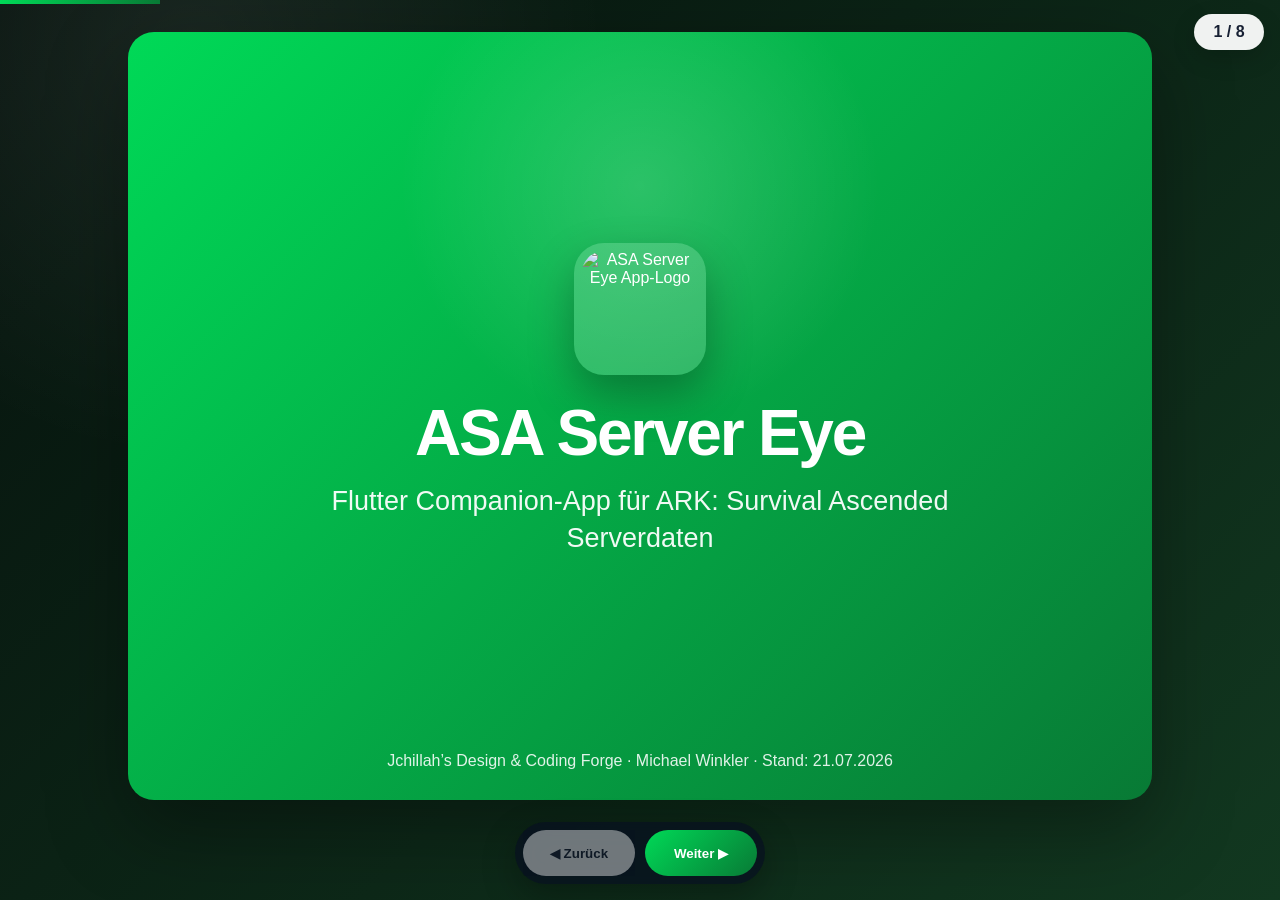
==== commit 9a54a582: "Fix ASA Server Eye viewport scaling and single-slide mobile layout" ====
--- a/asa-server-eye-pitchdeck/index.html
+++ b/asa-server-eye-pitchdeck/index.html
@@ -1 +1 @@
-<!doctype html><html lang="de"><head><meta charset="utf-8"><meta name="viewport" content="width=device-width,initial-scale=1,viewport-fit=cover"><meta name="description" content="ASA Server Eye Pitchdeck – responsive Flutter-Projektpräsentation."><title>ASA Server Eye – Pitchdeck</title><style>:root{--bg1:#06120d;--bg2:#123820;--accent:#00ff5f;--accent2:#159447;--text:#172033;--muted:#5b6770;--soft:#f8fafc}*{box-sizing:border-box}html{scroll-behavior:smooth}body{margin:0;font-family:Segoe UI,Tahoma,Geneva,Verdana,sans-serif;background:linear-gradient(135deg,var(--bg1),var(--bg2));color:var(--text);overflow:hidden}.deck{width:100vw;height:100vh;position:relative}.slide{display:none;position:absolute;left:50%;top:50%;width:1024px;height:768px;padding:60px;background:#fff;overflow:hidden;box-shadow:0 18px 55px rgba(0,0,0,.35);transform-origin:center}.slide.active{display:block}.slide-header{margin:-60px -60px 38px;padding:25px 60px;background:linear-gradient(135deg,var(--accent),var(--accent2));color:#fff}.slide-header h1{margin:0;font-size:2rem}.title-slide{display:none;align-items:center;justify-content:center;flex-direction:column;text-align:center;background:linear-gradient(135deg,var(--bg1),var(--accent2));color:#fff}.title-slide.active{display:flex}.app-logo{width:140px;height:140px;border-radius:30px;object-fit:cover;margin-bottom:24px;box-shadow:0 12px 35px rgba(0,0,0,.35)}.title-slide h1{font-size:4rem;margin:0 0 18px}.subtitle{font-size:1.65rem;color:#eef2ff;max-width:780px}.company-info{position:absolute;bottom:38px;left:30px;right:30px;color:#eef2ff}h2{font-size:2.35rem;margin:0 0 24px}h3{font-size:1.55rem;margin:0 0 14px}h4{font-size:1.08rem;margin:0 0 7px;color:var(--accent2)}p{font-size:1.03rem;line-height:1.5;color:var(--muted);margin:0 0 13px}.two-column,.problem-solution{display:grid;grid-template-columns:1fr 1fr;gap:34px}.problem-side,.solution-side{padding:24px;border-radius:14px}.problem-side{background:#fee2e2;border-left:8px solid #dc2626}.solution-side{background:#dcfce7;border-left:8px solid #16a34a}.stats-grid,.tech-grid{display:grid;grid-template-columns:repeat(4,1fr);gap:15px;margin:22px 0}.stat-item{padding:18px 12px;border-radius:12px;background:var(--soft);border-top:4px solid var(--accent);text-align:center}.stat-number{display:block;font-size:1.65rem;font-weight:900;color:var(--accent2)}.stat-label{font-size:.9rem;color:var(--muted)}.tech-item{padding:14px 8px;border-radius:10px;background:var(--accent2);color:#fff;text-align:center;font-weight:800}.feature-box,.arch-layer{padding:15px 17px;margin:11px 0;border-radius:10px;background:var(--soft);border-left:5px solid var(--accent)}.feature-box p,.arch-layer p{font-size:.94rem;margin:0}.arch-diagram{padding:15px;border:2px dashed #cbd5e1;border-radius:14px;background:#f8fafc}.bullet-list{list-style:none;padding:0;margin:0}.bullet-list li{position:relative;padding-left:24px;margin:9px 0;font-size:1rem;color:#465264}.bullet-list li:before{content:'●';position:absolute;left:0;color:var(--accent)}.cta-section{padding:30px;border-radius:16px;background:linear-gradient(135deg,var(--accent2),var(--accent));text-align:center;color:#fff;margin-bottom:24px}.cta-section h3,.cta-section p{color:#fff}.download-btn{display:inline-flex;padding:12px 18px;margin:6px;border-radius:999px;background:#fff;color:var(--accent2);font-weight:800;text-decoration:none}.slide-nav{position:fixed;left:50%;bottom:18px;transform:translateX(-50%);display:flex;gap:10px;z-index:20}.nav-btn{border:0;border-radius:999px;padding:11px 21px;font-weight:800;cursor:pointer}.nav-btn.primary{background:var(--accent2);color:#fff}.slide-counter{position:fixed;right:22px;top:18px;background:#fff;padding:8px 14px;border-radius:999px;font-weight:800;z-index:20}@media(max-width:900px){body{overflow:auto}.deck{height:auto;padding:14px}.slide,.slide.active,.title-slide,.title-slide.active{display:block;position:relative;left:auto;top:auto;width:100%;height:auto;min-height:0;overflow:visible;transform:none!important;margin-bottom:16px;padding:22px;border-radius:18px}.title-slide,.title-slide.active{display:flex;min-height:82svh}.slide-header{margin:-22px -22px 22px;padding:20px 22px;border-radius:18px 18px 0 0}.company-info{position:static;margin-top:28px}.two-column,.problem-solution{grid-template-columns:1fr;gap:16px}.stats-grid,.tech-grid{grid-template-columns:repeat(2,1fr)}.slide-nav,.slide-counter{display:none}.download-btn{display:flex;width:100%;margin:9px 0;justify-content:center}}@media(max-width:520px){.deck{padding:8px}.slide,.slide.active{padding:18px}.slide-header{margin:-18px -18px 18px;padding:18px}.app-logo{width:105px;height:105px}.title-slide h1{font-size:2.5rem}.subtitle{font-size:1.1rem}.stats-grid,.tech-grid{grid-template-columns:1fr}h2{font-size:1.75rem}p,.bullet-list li{font-size:.96rem}}</style></head><body><div class="slide-counter"><span id="current-slide">1</span> / <span id="total-slides">8</span></div><main class="deck"><section class="slide active title-slide"><img class="app-logo" src="https://raw.githubusercontent.com/jchillah/asa-server-eye/main/android/app/src/main/res/mipmap-xxxhdpi/ic_launcher.png" alt="ASA Server Eye App-Logo"><h1>ASA Server Eye</h1><p class="subtitle">Flutter Companion-App für ARK: Survival Ascended Serverdaten</p><div class="company-info">Jchillah’s Design & Coding Forge · Michael Winkler</div></section><section class="slide"><div class="slide-header"><h1>Problem & Lösung</h1></div><div class="problem-solution"><div class="problem-side"><h3>Problem</h3><p>ARK-Spieler müssen offizielle Server schnell finden, vergleichen und wiedererkennen.</p><ul class="bullet-list"><li>Serverdaten sind unterwegs schwer vergleichbar.</li><li>Wichtige Server sollen ohne erneute Suche verfügbar sein.</li><li>Favoriten und Alerts brauchen eine stabile Grundlage.</li></ul></div><div class="solution-side"><h3>Lösung</h3><p>ASA Server Eye bündelt offizielle Serverdaten in einer mobilen Flutter-App.</p><ul class="bullet-list"><li>Serverübersicht</li><li>Suche und Filterung</li><li>Detailansichten</li><li>Favoriten</li></ul></div></div></section><section class="slide"><div class="slide-header"><h1>Produktumfang</h1></div><div class="stats-grid"><div class="stat-item"><span class="stat-number">Android</span><span class="stat-label">Veröffentlicht</span></div><div class="stat-item"><span class="stat-number">Flutter</span><span class="stat-label">Cross-Platform</span></div><div class="stat-item"><span class="stat-number">Firebase</span><span class="stat-label">App-Funktionen</span></div><div class="stat-item"><span class="stat-number">DE/EN</span><span class="stat-label">Lokalisierung</span></div></div><div class="two-column"><div><h3>Kernfunktionen</h3><ul class="bullet-list"><li>Offizielle Serverübersicht</li><li>Server-Suche</li><li>Server-Detailansichten</li><li>Favoriten</li><li>Lokalisierte Oberfläche</li></ul></div><div><h3>Status</h3><p>Releasefähige Flutter-Anwendung mit Feature-First-Struktur, Firebase-Anbindung sowie Support- und Datenschutzseiten.</p></div></div></section><section class="slide"><div class="slide-header"><h1>Technischer Aufbau</h1></div><h2>Feature-First Flutter-Architektur</h2><div class="arch-diagram"><div class="arch-layer"><h4>App</h4><p>Start, Routing, Theme und Konfiguration.</p></div><div class="arch-layer"><h4>Core</h4><p>Netzwerk, Fehlerbehandlung und gemeinsame Bausteine.</p></div><div class="arch-layer"><h4>Features</h4><p>Auth, Servers, Favorites und Settings.</p></div><div class="arch-layer"><h4>Support</h4><p>Lokalisierung, Projektseite und Datenschutz.</p></div></div></section><section class="slide"><div class="slide-header"><h1>Tech Stack</h1></div><h2>Produktionsorientierte Flutter-Basis</h2><div class="tech-grid"><div class="tech-item">Flutter</div><div class="tech-item">Dart</div><div class="tech-item">Riverpod</div><div class="tech-item">Dio</div><div class="tech-item">Firebase</div><div class="tech-item">Localization</div><div class="tech-item">Feature-First</div><div class="tech-item">GitHub Pages</div></div></section><section class="slide"><div class="slide-header"><h1>Portfolio-Wert</h1></div><div class="two-column"><div><h2>Von der Idee zur Release-App</h2><p>ASA Server Eye zeigt Produktidee, Architektur, Veröffentlichung, Datenschutz und Weiterentwicklung in einem realen Nischenprojekt.</p><div class="feature-box"><h4>Konkrete Zielgruppe</h4><p>ARK: Survival Ascended Spieler mit Bedarf an schneller Serverübersicht.</p></div></div><div><h3>Ressourcen</h3><ul class="bullet-list"><li>github.com/jchillah/asa-server-eye</li><li>jchillah.github.io/asa-server-eye/</li><li>asa-server-eye-privacy-policy</li><li>GitHub Project Board 41</li></ul></div></div></section><section class="slide"><div class="slide-header"><h1>Roadmap</h1></div><div class="two-column"><div><div class="feature-box"><h4>Population Alerts</h4><p>Benachrichtigungen bei Status- und Auslastungsänderungen.</p></div><div class="feature-box"><h4>Watchlists</h4><p>Mehrere Listen für unterschiedliche Spielziele.</p></div><div class="feature-box"><h4>Advanced Filtering</h4><p>Erweiterte Sortier- und Filtermöglichkeiten.</p></div></div><div><div class="feature-box"><h4>Server Intelligence</h4><p>Trend- und Verfügbarkeitsauswertung.</p></div><div class="feature-box"><h4>Premium Alerts</h4><p>Erweiterte Benachrichtigungsoptionen.</p></div></div></div></section><section class="slide"><div class="slide-header"><h1>Kontakt & Ressourcen</h1></div><div class="cta-section"><h3>ASA Server Eye – reale Flutter-App-Entwicklung</h3><p>Flutter · Riverpod · Dio · Firebase · GitHub Pages</p><a class="download-btn" href="https://jchillah.github.io/asa-server-eye/">Projektseite</a><a class="download-btn" href="https://github.com/jchillah/asa-server-eye">Repository</a><a class="download-btn" href="https://jchillah.github.io/">Company Site</a></div><div class="two-column"><div><h3>Entwickler</h3><p>Michael Winkler<br>Jchillah’s Design & Coding Forge</p></div><div><h3>Kontakt</h3><p>jchillah@gmail.com</p></div></div></section></main><nav class="slide-nav" aria-label="Foliennavigation"><button class="nav-btn" onclick="previousSlide()">◀ Zurück</button><button class="nav-btn primary" onclick="nextSlide()">Weiter ▶</button></nav><script>const slides=[...document.querySelectorAll('.slide')];let current=0;const counter=document.getElementById('current-slide');document.getElementById('total-slides').textContent=slides.length;function fit(){if(innerWidth<=900){slides.forEach(s=>s.style.transform='none');return}const scale=Math.min((innerWidth-50)/1024,(innerHeight-100)/768,1);slides.forEach(s=>s.style.transform=`translate(-50%,-50%) scale(${scale})`)}function show(n){slides[current].classList.remove('active');current=(n+slides.length)%slides.length;slides[current].classList.add('active');counter.textContent=current+1;fit()}function nextSlide(){show(current+1)}function previousSlide(){show(current-1)}addEventListener('resize',fit);addEventListener('load',fit);addEventListener('keydown',e=>{if(innerWidth<=900)return;if(e.key==='ArrowRight'||e.key===' '){e.preventDefault();nextSlide()}if(e.key==='ArrowLeft'){e.preventDefault();previousSlide()}});</script></body></html>+<!DOCTYPE html><html lang="de"><head><meta charset="utf-8"/><meta content="width=device-width,initial-scale=1,viewport-fit=cover" name="viewport"/><meta content="#06120d" name="theme-color"/><meta content="Responsive ASA Server Eye Pitchdeck für Desktop, Tablet und Smartphone." name="description"/><title>ASA Server Eye – Pitchdeck</title><link href="https://jchillah.github.io/assets/pitchdeck/pitchdeck-v2.css?v=20260721-2" rel="stylesheet"/></head><body style="--bg1:#06120d;--bg2:#123820;--accent:#00d957;--accent2:#087a35"><div aria-hidden="true" class="progress"></div><div aria-live="polite" class="counter"><span id="current-slide">1</span> / <span id="total-slides">8</span></div><main aria-label="ASA Server Eye Pitchdeck" class="viewport"><div class="deck-shell"><div class="deck-frame"><section aria-hidden="true" class="slide title-slide" data-title="ASA Server Eye"><img alt="ASA Server Eye App-Logo" class="app-logo" src="https://raw.githubusercontent.com/jchillah/asa-server-eye/main/android/app/src/main/res/mipmap-xxxhdpi/ic_launcher.png"/><h1>ASA Server Eye</h1><p class="subtitle">Flutter Companion-App für ARK: Survival Ascended Serverdaten</p><div class="company-info">Jchillah’s Design &amp; Coding Forge · Michael Winkler · Stand: 21.07.2026</div></section><section aria-hidden="true" class="slide" data-title="Problem &amp; Lösung"><header class="slide-header"><h1>Problem &amp; Lösung</h1></header><div class="slide-content"><div class="problem-solution"><div class="problem-side"><h3>Problem</h3><p>ARK-Spieler müssen offizielle Server schnell finden, wiedererkennen und relevante Serverinformationen prüfen. Ohne mobile Übersicht müssen Serverdaten wiederholt gesucht werden.</p><ul class="bullet-list"><li>Serverstatus und Details sind unterwegs schwer vergleichbar.</li><li>Wichtige Server sollen ohne erneute Suche verfügbar bleiben.</li><li>Favoriten, Watchlists und Alerts brauchen eine stabile App-Grundlage.</li></ul></div><div class="solution-side"><h3>Lösung</h3><p>ASA Server Eye bündelt offizielle ARK: Survival Ascended Serverdaten in einer mobilen Flutter-App mit Suche, Detailansichten und Favoriten.</p><ul class="bullet-list"><li>Offizielle Serverübersicht</li><li>Server-Suche und Filterung</li><li>Detailansicht pro Server</li><li>Favoriten für wichtige Server</li></ul></div></div></div></section><section aria-hidden="true" class="slide" data-title="Produktumfang"><header class="slide-header"><h1>Produktumfang</h1></header><div class="slide-content"><div class="stats-grid"><div class="stat-item"><span class="stat-number">Android</span><span class="stat-label">Release-Basis</span></div><div class="stat-item"><span class="stat-number">Flutter</span><span class="stat-label">Cross-Platform</span></div><div class="stat-item"><span class="stat-number">Firebase</span><span class="stat-label">App-Funktionen</span></div><div class="stat-item"><span class="stat-number">GitHub</span><span class="stat-label">Support-Seiten</span></div></div><div class="two-column"><div class="column"><h3>Kernfunktionen</h3><ul class="bullet-list"><li>Offizielle ARK: Survival Ascended Serverübersicht</li><li>Server-Suche und Filterung</li><li>Server-Detailansicht</li><li>Favoriten für häufig genutzte Server</li><li>Lokalisierte App-Texte</li></ul></div><div class="column"><h3>Status</h3><p>Das Projekt ist als reale Release-App mit Flutter-Struktur, Lokalisierung, Firebase-Integration sowie Datenschutz- und Support-Seiten aufgebaut.</p><p><strong>Entwicklung:</strong> aktiv · Fokus auf Serverübersicht, Favoriten, Alerts und bessere Serverintelligenz.</p></div></div></div></section><section aria-hidden="true" class="slide" data-title="Technischer Aufbau"><header class="slide-header"><h1>Technischer Aufbau</h1></header><div class="slide-content"><h2>Feature-First Flutter-Architektur</h2><div class="arch-diagram"><div class="arch-layer"><h4>App Layer</h4><p>App-Start, Routing, Theme und globale Konfiguration.</p></div><div class="arch-layer"><h4>Core Layer</h4><p>Gemeinsame Infrastruktur, Fehlerbehandlung, Netzwerk- und Utility-Bausteine.</p></div><div class="arch-layer"><h4>Features</h4><p>Auth, Servers, Favorites und Settings als getrennte Funktionsbereiche.</p></div><div class="arch-layer"><h4>Localization &amp; Support</h4><p>Lokalisierte App-Texte, GitHub-Pages-Projektseite und Datenschutzerklärung.</p></div></div></div></section><section aria-hidden="true" class="slide" data-title="Tech Stack"><header class="slide-header"><h1>Tech Stack</h1></header><div class="slide-content"><h2>Produktionsorientierte Flutter-Basis</h2><div class="tech-grid"><div class="tech-item">Flutter</div><div class="tech-item">Dart</div><div class="tech-item">Riverpod</div><div class="tech-item">Dio</div><div class="tech-item">Firebase</div><div class="tech-item">GitHub Pages</div><div class="tech-item">Localization</div><div class="tech-item">Feature-First</div></div><div class="mockup-container"><div class="phone-mockup"><div class="phone-screen"><div class="screen-header">ASA Server Eye</div><div class="app-item">Serverübersicht</div><div class="app-item">Suche &amp; Filter</div><div class="app-item">Serverdetails</div><div class="app-item">Favoriten</div><div class="app-item">Settings</div></div></div></div></div></section><section aria-hidden="true" class="slide" data-title="Portfolio-Wert"><header class="slide-header"><h1>Portfolio-Wert</h1></header><div class="slide-content"><div class="two-column"><div class="column"><h2>Von der App-Idee zur Release-Struktur</h2><p>ASA Server Eye zeigt nicht nur UI-Entwicklung, sondern den kompletten Kontext einer veröffentlichbaren App: Produktidee, Architektur, Datenschutz, Support-Seiten und Weiterentwicklung.</p><div class="feature-box"><h4>Reales Nischenproblem</h4><p>Konkrete Zielgruppe: ARK-Spieler mit Bedarf an schneller Serverübersicht.</p></div><div class="feature-box"><h4>Release-Kontext</h4><p>Android-Release, Datenschutzseite und Entwicklerwebsite sind Bestandteil des Projekts.</p></div></div><div class="column"><h3>Nachweisbare Umsetzung</h3><ul class="bullet-list"><li>Repository: github.com/jchillah/asa-server-eye</li><li>Projektseite: jchillah.github.io/asa-server-eye/</li><li>Datenschutz: asa-server-eye-privacy-policy</li><li>Projektboard: github.com/users/jchillah/projects/41</li></ul></div></div></div></section><section aria-hidden="true" class="slide" data-title="Roadmap"><header class="slide-header"><h1>Roadmap</h1></header><div class="slide-content"><h2>Nächste Ausbaustufen</h2><div class="two-column"><div class="column"><div class="feature-box"><h4>Server Population Alerts</h4><p>Benachrichtigungen für Serverauslastung und relevante Statusänderungen.</p></div><div class="feature-box"><h4>Favorite Server Notifications</h4><p>Hinweise für gespeicherte Server direkt aus Favoriten heraus.</p></div><div class="feature-box"><h4>Watchlists</h4><p>Mehrere Listen für unterschiedliche Spielziele und Servergruppen.</p></div></div><div class="column"><div class="feature-box"><h4>Server Intelligence</h4><p>Bessere Trend- und Verfügbarkeitsauswertung.</p></div><div class="feature-box"><h4>Premium Alert Options</h4><p>Mögliche Monetarisierung über erweiterte Benachrichtigungen.</p></div><div class="feature-box"><h4>Advanced Filtering</h4><p>Ausbau der Sortier- und Filtermöglichkeiten.</p></div></div></div></div></section><section aria-hidden="true" class="slide" data-title="Kontakt &amp; Ressourcen"><header class="slide-header"><h1>Kontakt &amp; Ressourcen</h1></header><div class="slide-content"><div class="cta-section"><h3>ASA Server Eye dokumentiert reale Flutter-App-Entwicklung.</h3><p>Flutter · Riverpod · Dio · Firebase · Feature-First · GitHub Pages</p><div class="resource-links"><a class="download-btn" href="https://jchillah.github.io/asa-server-eye/">🌐 Projektseite</a><a class="download-btn" href="https://github.com/jchillah/asa-server-eye">💻 Repository</a><a class="download-btn" href="https://jchillah.github.io/asa-server-eye-privacy-policy/">🔒 Datenschutz</a><a class="download-btn" href="https://jchillah.github.io/">🏢 Company Site</a></div></div><p class="footer-note">Entwicklung und Präsentation: Michael Winkler · Jchillah’s Design &amp; Coding Forge</p></div></section></div></div></main><nav aria-label="Foliennavigation" class="controls"><button class="nav-btn" id="prev-btn" type="button">◀ Zurück</button><button class="nav-btn primary" id="next-btn" type="button">Weiter ▶</button></nav><script defer="True" src="https://jchillah.github.io/assets/pitchdeck/pitchdeck-v2.js?v=20260721-2"></script></body></html>
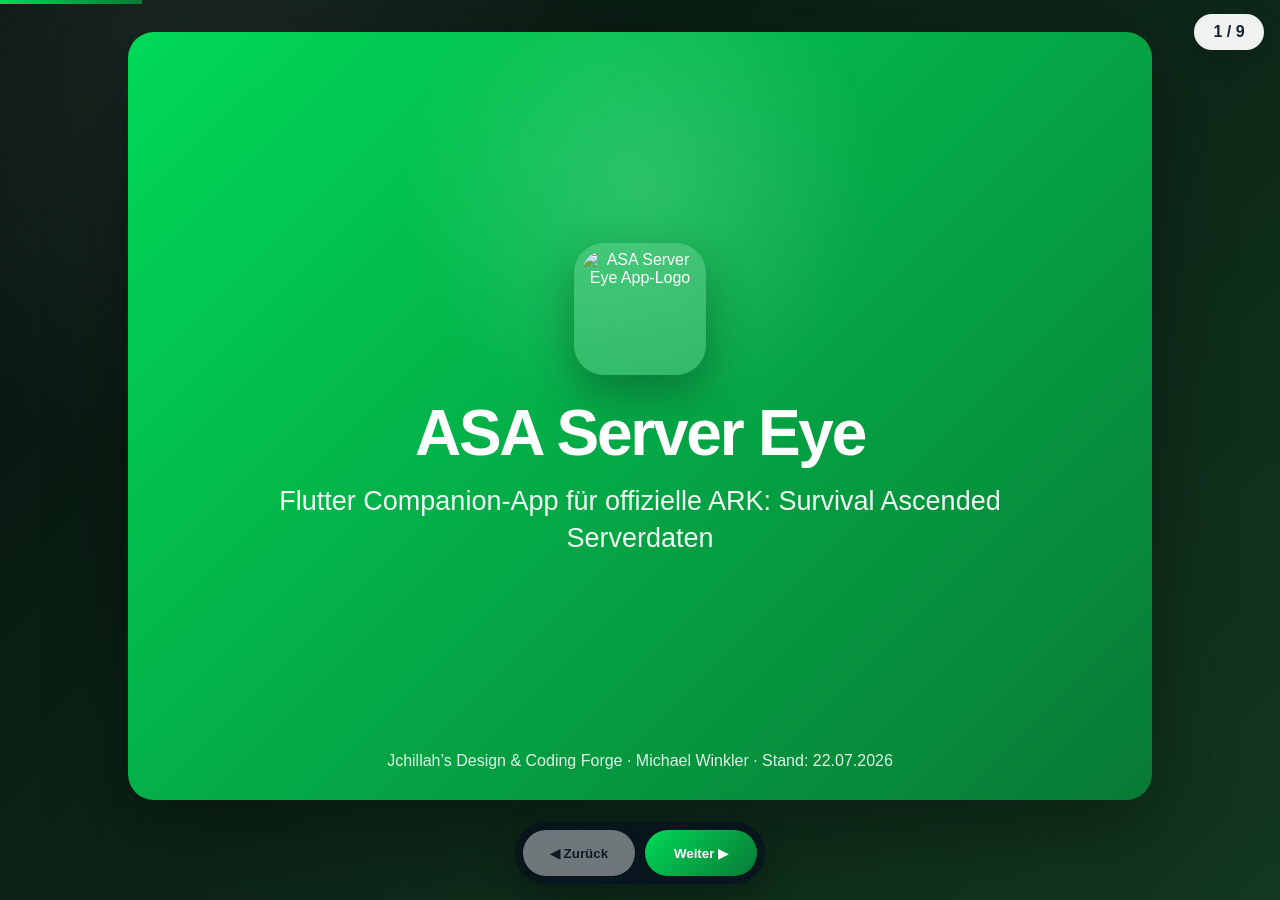
==== commit 88115e4a: "Add real screenshot showcase to ASA pitchdeck" ====
--- a/asa-server-eye-pitchdeck/index.html
+++ b/asa-server-eye-pitchdeck/index.html
@@ -1 +1,78 @@
-<!DOCTYPE html><html lang="de"><head><meta charset="utf-8"/><meta content="width=device-width,initial-scale=1,viewport-fit=cover" name="viewport"/><meta content="#06120d" name="theme-color"/><meta content="Responsive ASA Server Eye Pitchdeck für Desktop, Tablet und Smartphone." name="description"/><title>ASA Server Eye – Pitchdeck</title><link href="https://jchillah.github.io/assets/pitchdeck/pitchdeck-v2.css?v=20260721-2" rel="stylesheet"/></head><body style="--bg1:#06120d;--bg2:#123820;--accent:#00d957;--accent2:#087a35"><div aria-hidden="true" class="progress"></div><div aria-live="polite" class="counter"><span id="current-slide">1</span> / <span id="total-slides">8</span></div><main aria-label="ASA Server Eye Pitchdeck" class="viewport"><div class="deck-shell"><div class="deck-frame"><section aria-hidden="true" class="slide title-slide" data-title="ASA Server Eye"><img alt="ASA Server Eye App-Logo" class="app-logo" src="https://raw.githubusercontent.com/jchillah/asa-server-eye/main/android/app/src/main/res/mipmap-xxxhdpi/ic_launcher.png"/><h1>ASA Server Eye</h1><p class="subtitle">Flutter Companion-App für ARK: Survival Ascended Serverdaten</p><div class="company-info">Jchillah’s Design &amp; Coding Forge · Michael Winkler · Stand: 21.07.2026</div></section><section aria-hidden="true" class="slide" data-title="Problem &amp; Lösung"><header class="slide-header"><h1>Problem &amp; Lösung</h1></header><div class="slide-content"><div class="problem-solution"><div class="problem-side"><h3>Problem</h3><p>ARK-Spieler müssen offizielle Server schnell finden, wiedererkennen und relevante Serverinformationen prüfen. Ohne mobile Übersicht müssen Serverdaten wiederholt gesucht werden.</p><ul class="bullet-list"><li>Serverstatus und Details sind unterwegs schwer vergleichbar.</li><li>Wichtige Server sollen ohne erneute Suche verfügbar bleiben.</li><li>Favoriten, Watchlists und Alerts brauchen eine stabile App-Grundlage.</li></ul></div><div class="solution-side"><h3>Lösung</h3><p>ASA Server Eye bündelt offizielle ARK: Survival Ascended Serverdaten in einer mobilen Flutter-App mit Suche, Detailansichten und Favoriten.</p><ul class="bullet-list"><li>Offizielle Serverübersicht</li><li>Server-Suche und Filterung</li><li>Detailansicht pro Server</li><li>Favoriten für wichtige Server</li></ul></div></div></div></section><section aria-hidden="true" class="slide" data-title="Produktumfang"><header class="slide-header"><h1>Produktumfang</h1></header><div class="slide-content"><div class="stats-grid"><div class="stat-item"><span class="stat-number">Android</span><span class="stat-label">Release-Basis</span></div><div class="stat-item"><span class="stat-number">Flutter</span><span class="stat-label">Cross-Platform</span></div><div class="stat-item"><span class="stat-number">Firebase</span><span class="stat-label">App-Funktionen</span></div><div class="stat-item"><span class="stat-number">GitHub</span><span class="stat-label">Support-Seiten</span></div></div><div class="two-column"><div class="column"><h3>Kernfunktionen</h3><ul class="bullet-list"><li>Offizielle ARK: Survival Ascended Serverübersicht</li><li>Server-Suche und Filterung</li><li>Server-Detailansicht</li><li>Favoriten für häufig genutzte Server</li><li>Lokalisierte App-Texte</li></ul></div><div class="column"><h3>Status</h3><p>Das Projekt ist als reale Release-App mit Flutter-Struktur, Lokalisierung, Firebase-Integration sowie Datenschutz- und Support-Seiten aufgebaut.</p><p><strong>Entwicklung:</strong> aktiv · Fokus auf Serverübersicht, Favoriten, Alerts und bessere Serverintelligenz.</p></div></div></div></section><section aria-hidden="true" class="slide" data-title="Technischer Aufbau"><header class="slide-header"><h1>Technischer Aufbau</h1></header><div class="slide-content"><h2>Feature-First Flutter-Architektur</h2><div class="arch-diagram"><div class="arch-layer"><h4>App Layer</h4><p>App-Start, Routing, Theme und globale Konfiguration.</p></div><div class="arch-layer"><h4>Core Layer</h4><p>Gemeinsame Infrastruktur, Fehlerbehandlung, Netzwerk- und Utility-Bausteine.</p></div><div class="arch-layer"><h4>Features</h4><p>Auth, Servers, Favorites und Settings als getrennte Funktionsbereiche.</p></div><div class="arch-layer"><h4>Localization &amp; Support</h4><p>Lokalisierte App-Texte, GitHub-Pages-Projektseite und Datenschutzerklärung.</p></div></div></div></section><section aria-hidden="true" class="slide" data-title="Tech Stack"><header class="slide-header"><h1>Tech Stack</h1></header><div class="slide-content"><h2>Produktionsorientierte Flutter-Basis</h2><div class="tech-grid"><div class="tech-item">Flutter</div><div class="tech-item">Dart</div><div class="tech-item">Riverpod</div><div class="tech-item">Dio</div><div class="tech-item">Firebase</div><div class="tech-item">GitHub Pages</div><div class="tech-item">Localization</div><div class="tech-item">Feature-First</div></div><div class="mockup-container"><div class="phone-mockup"><div class="phone-screen"><div class="screen-header">ASA Server Eye</div><div class="app-item">Serverübersicht</div><div class="app-item">Suche &amp; Filter</div><div class="app-item">Serverdetails</div><div class="app-item">Favoriten</div><div class="app-item">Settings</div></div></div></div></div></section><section aria-hidden="true" class="slide" data-title="Portfolio-Wert"><header class="slide-header"><h1>Portfolio-Wert</h1></header><div class="slide-content"><div class="two-column"><div class="column"><h2>Von der App-Idee zur Release-Struktur</h2><p>ASA Server Eye zeigt nicht nur UI-Entwicklung, sondern den kompletten Kontext einer veröffentlichbaren App: Produktidee, Architektur, Datenschutz, Support-Seiten und Weiterentwicklung.</p><div class="feature-box"><h4>Reales Nischenproblem</h4><p>Konkrete Zielgruppe: ARK-Spieler mit Bedarf an schneller Serverübersicht.</p></div><div class="feature-box"><h4>Release-Kontext</h4><p>Android-Release, Datenschutzseite und Entwicklerwebsite sind Bestandteil des Projekts.</p></div></div><div class="column"><h3>Nachweisbare Umsetzung</h3><ul class="bullet-list"><li>Repository: github.com/jchillah/asa-server-eye</li><li>Projektseite: jchillah.github.io/asa-server-eye/</li><li>Datenschutz: asa-server-eye-privacy-policy</li><li>Projektboard: github.com/users/jchillah/projects/41</li></ul></div></div></div></section><section aria-hidden="true" class="slide" data-title="Roadmap"><header class="slide-header"><h1>Roadmap</h1></header><div class="slide-content"><h2>Nächste Ausbaustufen</h2><div class="two-column"><div class="column"><div class="feature-box"><h4>Server Population Alerts</h4><p>Benachrichtigungen für Serverauslastung und relevante Statusänderungen.</p></div><div class="feature-box"><h4>Favorite Server Notifications</h4><p>Hinweise für gespeicherte Server direkt aus Favoriten heraus.</p></div><div class="feature-box"><h4>Watchlists</h4><p>Mehrere Listen für unterschiedliche Spielziele und Servergruppen.</p></div></div><div class="column"><div class="feature-box"><h4>Server Intelligence</h4><p>Bessere Trend- und Verfügbarkeitsauswertung.</p></div><div class="feature-box"><h4>Premium Alert Options</h4><p>Mögliche Monetarisierung über erweiterte Benachrichtigungen.</p></div><div class="feature-box"><h4>Advanced Filtering</h4><p>Ausbau der Sortier- und Filtermöglichkeiten.</p></div></div></div></div></section><section aria-hidden="true" class="slide" data-title="Kontakt &amp; Ressourcen"><header class="slide-header"><h1>Kontakt &amp; Ressourcen</h1></header><div class="slide-content"><div class="cta-section"><h3>ASA Server Eye dokumentiert reale Flutter-App-Entwicklung.</h3><p>Flutter · Riverpod · Dio · Firebase · Feature-First · GitHub Pages</p><div class="resource-links"><a class="download-btn" href="https://jchillah.github.io/asa-server-eye/">🌐 Projektseite</a><a class="download-btn" href="https://github.com/jchillah/asa-server-eye">💻 Repository</a><a class="download-btn" href="https://jchillah.github.io/asa-server-eye-privacy-policy/">🔒 Datenschutz</a><a class="download-btn" href="https://jchillah.github.io/">🏢 Company Site</a></div></div><p class="footer-note">Entwicklung und Präsentation: Michael Winkler · Jchillah’s Design &amp; Coding Forge</p></div></section></div></div></main><nav aria-label="Foliennavigation" class="controls"><button class="nav-btn" id="prev-btn" type="button">◀ Zurück</button><button class="nav-btn primary" id="next-btn" type="button">Weiter ▶</button></nav><script defer="True" src="https://jchillah.github.io/assets/pitchdeck/pitchdeck-v2.js?v=20260721-2"></script></body></html>+<!DOCTYPE html>
+<html lang="de">
+<head>
+  <meta charset="utf-8" />
+  <meta name="viewport" content="width=device-width,initial-scale=1,viewport-fit=cover" />
+  <meta name="theme-color" content="#06120d" />
+  <meta name="description" content="Responsive ASA Server Eye Pitchdeck mit echten Projektansichten für Desktop, Tablet und Smartphone." />
+  <title>ASA Server Eye – Pitchdeck</title>
+  <link rel="stylesheet" href="https://jchillah.github.io/assets/pitchdeck/pitchdeck-v2.css?v=20260722-1" />
+  <link rel="stylesheet" href="https://jchillah.github.io/assets/pitchdeck/showcase-slide.css?v=20260722-1" />
+</head>
+<body style="--bg1:#06120d;--bg2:#123820;--accent:#00d957;--accent2:#087a35">
+  <div class="progress" aria-hidden="true"></div>
+  <div class="counter" aria-live="polite"><span id="current-slide">1</span> / <span id="total-slides">9</span></div>
+  <main class="viewport" aria-label="ASA Server Eye Pitchdeck">
+    <div class="deck-shell"><div class="deck-frame">
+      <section class="slide title-slide" data-title="ASA Server Eye" aria-hidden="true">
+        <img class="app-logo" src="https://raw.githubusercontent.com/jchillah/asa-server-eye/main/android/app/src/main/res/mipmap-xxxhdpi/ic_launcher.png" alt="ASA Server Eye App-Logo" />
+        <h1>ASA Server Eye</h1>
+        <p class="subtitle">Flutter Companion-App für offizielle ARK: Survival Ascended Serverdaten</p>
+        <div class="company-info">Jchillah’s Design &amp; Coding Forge · Michael Winkler · Stand: 22.07.2026</div>
+      </section>
+
+      <section class="slide showcase-slide" data-title="App-Showcase" aria-hidden="true">
+        <div class="showcase-panel">
+          <a class="showcase-link" href="https://jchillah.github.io/assets/showcases/asa-server-eye-showcase.webp" target="_blank" rel="noopener">
+            <img class="showcase-image" src="https://jchillah.github.io/assets/showcases/asa-server-eye-showcase.webp" alt="ASA Server Eye App-Showcase mit echten Ansichten für Anmeldung, Serverliste, Serverdetails und Einstellungen" />
+          </a>
+          <p class="showcase-caption">Echte Projektansichten · Zum Vergrößern antippen oder anklicken</p>
+        </div>
+      </section>
+
+      <section class="slide" data-title="Problem &amp; Lösung" aria-hidden="true">
+        <header class="slide-header"><h1>Problem &amp; Lösung</h1></header>
+        <div class="slide-content"><div class="problem-solution">
+          <div class="problem-side"><h3>Problem</h3><p>ARK-Spieler müssen offizielle Server wiederholt suchen und relevante Informationen vor dem Spielstart vergleichen.</p><ul class="bullet-list"><li>Servernamen, Karte und Auslastung sind schwer überschaubar.</li><li>Wichtige Server sollen ohne erneute Suche erreichbar bleiben.</li><li>Player Sightings benötigen einen klaren Serverbezug.</li></ul></div>
+          <div class="solution-side"><h3>Lösung</h3><p>ASA Server Eye bündelt Server Discovery, Detailansichten, Favoriten und Player Sightings in einer fokussierten Flutter-App.</p><ul class="bullet-list"><li>Offizielle Serverübersicht</li><li>Suche nach Servern und Karten</li><li>Serverdetails und Favoriten</li><li>Player Sightings pro Server</li></ul></div>
+        </div></div>
+      </section>
+
+      <section class="slide" data-title="Produktumfang" aria-hidden="true">
+        <header class="slide-header"><h1>Produktumfang</h1></header>
+        <div class="slide-content">
+          <div class="stats-grid"><div class="stat-item"><span class="stat-number">Android</span><span class="stat-label">Release-Basis</span></div><div class="stat-item"><span class="stat-number">Flutter</span><span class="stat-label">Cross-Platform</span></div><div class="stat-item"><span class="stat-number">Firebase</span><span class="stat-label">App-Dienste</span></div><div class="stat-item"><span class="stat-number">DE/EN</span><span class="stat-label">Lokalisierung</span></div></div>
+          <div class="two-column"><div class="column"><h3>Kernfunktionen</h3><ul class="bullet-list"><li>Anmeldung und Benutzerkonto</li><li>Offizielle Server durchsuchen</li><li>Serverdetails mit Karte, Auslastung und Typ</li><li>Favoriten verwalten</li><li>Player Sightings anzeigen und melden</li><li>Einstellungen, Support und rechtliche Seiten</li></ul></div><div class="column"><h3>Aktueller Stand</h3><p>Die App verfügt über eine reale Flutter-Codebasis, Firebase-Anbindung, lokalisierte Oberflächen sowie eigene Datenschutz-, Support- und Projektseiten.</p></div></div>
+        </div>
+      </section>
+
+      <section class="slide" data-title="Technischer Aufbau" aria-hidden="true">
+        <header class="slide-header"><h1>Technischer Aufbau</h1></header>
+        <div class="slide-content"><h2>Feature-First Flutter-Architektur</h2><div class="arch-diagram"><div class="arch-layer"><h4>Presentation</h4><p>Responsive Flutter-Screens, Navigation, Zustände und lokalisierte UI-Texte.</p></div><div class="arch-layer"><h4>Application &amp; State</h4><p>Riverpod-Provider koordinieren Serverdaten, Favoriten und Benutzeraktionen.</p></div><div class="arch-layer"><h4>Data</h4><p>Dio-basierter API-Zugriff, Modelle, Repositories und Firebase-Dienste.</p></div><div class="arch-layer"><h4>Release-Infrastruktur</h4><p>Android-Build, Datenschutzseite, Support, app-ads.txt und GitHub Pages.</p></div></div></div>
+      </section>
+
+      <section class="slide" data-title="Tech Stack" aria-hidden="true">
+        <header class="slide-header"><h1>Tech Stack</h1></header>
+        <div class="slide-content"><h2>Produktionsorientierte Flutter-Basis</h2><div class="tech-grid"><div class="tech-item">Flutter</div><div class="tech-item">Dart</div><div class="tech-item">Riverpod</div><div class="tech-item">Dio</div><div class="tech-item">Firebase</div><div class="tech-item">Material 3</div><div class="tech-item">Localization</div><div class="tech-item">Feature-First</div></div><div class="inline-showcase"><img src="https://jchillah.github.io/assets/showcases/asa-server-eye-showcase.webp" alt="ASA Server Eye Screenshots im Tech-Stack-Kontext" /></div></div>
+      </section>
+
+      <section class="slide" data-title="Portfolio-Wert" aria-hidden="true">
+        <header class="slide-header"><h1>Portfolio-Wert</h1></header>
+        <div class="slide-content"><div class="two-column"><div class="column"><h2>Von der Produktidee zur Release-Struktur</h2><p>ASA Server Eye zeigt App-Entwicklung im vollständigen Produktkontext: Zielgruppe, Architektur, Datenintegration, Benutzerkonto, rechtliche Inhalte und Support.</p><div class="feature-box"><h4>Reales Nischenproblem</h4><p>Konkreter Nutzen für ARK-Spieler vor und während einer Spielsitzung.</p></div><div class="feature-box"><h4>Nachvollziehbare Benutzerabläufe</h4><p>Sign-in, Server Discovery, Details, Favoriten, Sightings und Settings.</p></div></div><div class="column"><h3>Öffentliche Ressourcen</h3><ul class="bullet-list"><li>github.com/jchillah/asa-server-eye</li><li>jchillah.github.io/asa-server-eye/</li><li>jchillah.github.io/asa-server-eye-privacy-policy/</li><li>GitHub Project Board für die Weiterentwicklung</li></ul></div></div></div>
+      </section>
+
+      <section class="slide" data-title="Roadmap" aria-hidden="true">
+        <header class="slide-header"><h1>Roadmap</h1></header>
+        <div class="slide-content"><h2>Nächste Ausbaustufen</h2><div class="two-column"><div class="column"><div class="feature-box"><h4>Population Alerts</h4><p>Benachrichtigungen bei relevanten Änderungen der Serverauslastung.</p></div><div class="feature-box"><h4>Erweiterte Watchlists</h4><p>Strukturierte Listen für unterschiedliche Servergruppen und Spielziele.</p></div><div class="feature-box"><h4>Player Intelligence</h4><p>Ausbau der Sichtungen, Suche und serverbezogenen Informationen.</p></div></div><div class="column"><div class="feature-box"><h4>Server Trends</h4><p>Verlauf und bessere Einordnung von Status- und Populationsdaten.</p></div><div class="feature-box"><h4>Premium-Funktionen</h4><p>Erweiterte Alerts und Komfortfunktionen als mögliche Monetarisierung.</p></div><div class="feature-box"><h4>Qualitätssicherung</h4><p>Weitere Tests, Release-Automatisierung und Store-Optimierung.</p></div></div></div></div>
+      </section>
+
+      <section class="slide" data-title="Kontakt &amp; Ressourcen" aria-hidden="true">
+        <header class="slide-header"><h1>Kontakt &amp; Ressourcen</h1></header>
+        <div class="slide-content"><div class="cta-section"><h3>ASA Server Eye dokumentiert reale Flutter-Produktentwicklung.</h3><p>Flutter · Riverpod · Dio · Firebase · Feature-First · GitHub Pages</p><div class="resource-links"><a class="download-btn" href="https://jchillah.github.io/asa-server-eye/">🌐 Projektseite</a><a class="download-btn" href="https://github.com/jchillah/asa-server-eye">💻 Repository</a><a class="download-btn" href="https://jchillah.github.io/asa-server-eye-privacy-policy/">🔒 Datenschutz</a><a class="download-btn" href="https://jchillah.github.io/">🏢 Company Site</a></div></div><p class="footer-note">Entwicklung und Präsentation: Michael Winkler · Jchillah’s Design &amp; Coding Forge</p></div>
+      </section>
+    </div></div>
+  </main>
+  <nav class="controls" aria-label="Foliennavigation"><button class="nav-btn" id="prev-btn" type="button">◀ Zurück</button><button class="nav-btn primary" id="next-btn" type="button">Weiter ▶</button></nav>
+  <script defer src="https://jchillah.github.io/assets/pitchdeck/pitchdeck-v2.js?v=20260721-2"></script>
+</body>
+</html>
